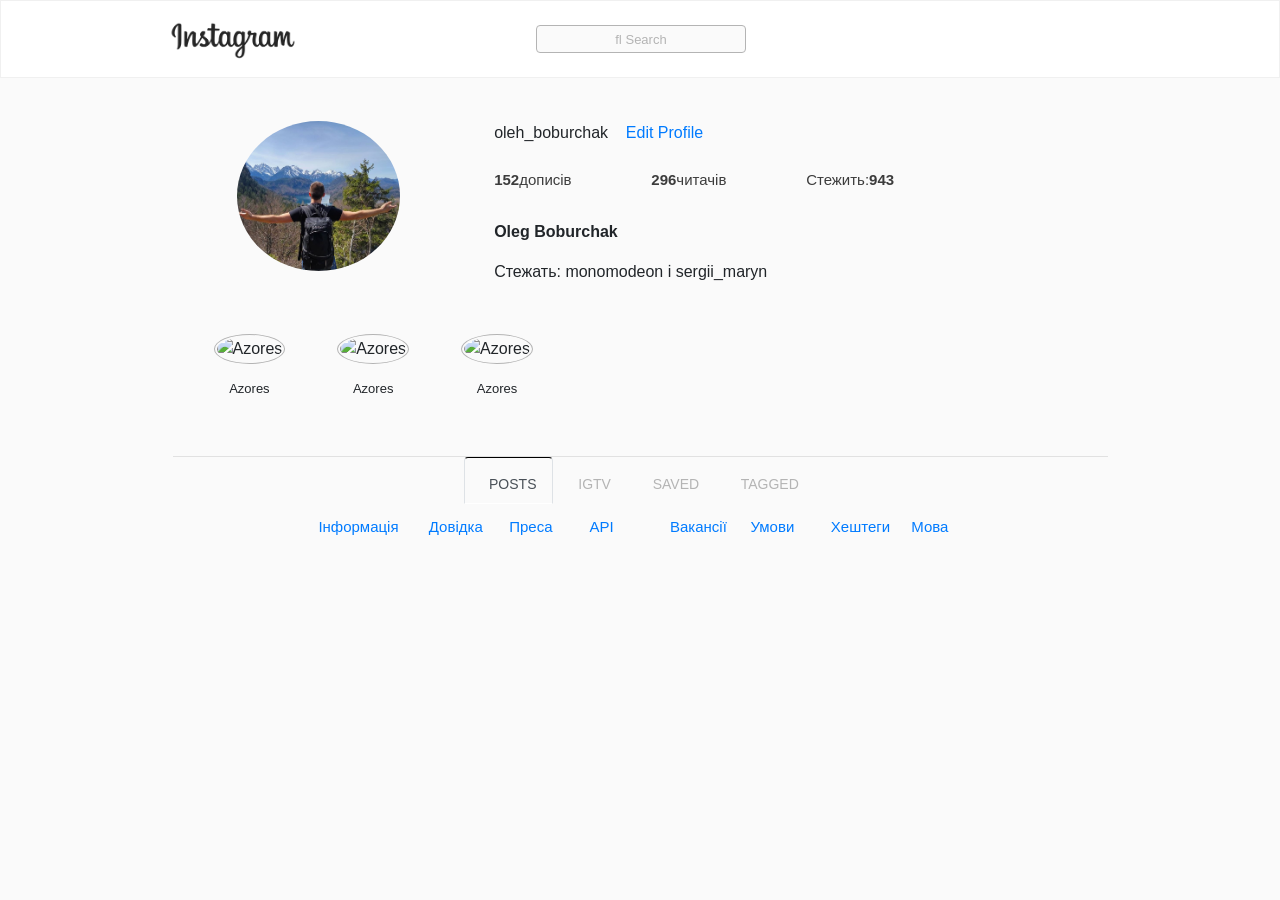
==== index.html @ 2b4c9729 "Added files about Instagram" ====
<!DOCTYPE html>
<html lang="en">

<head>
    <meta charset="UTF-8">
    <meta name="viewport" content="width=device-width, initial-scale=1.0">
    <link rel="stylesheet" href="https://stackpath.bootstrapcdn.com/bootstrap/4.4.1/css/bootstrap.min.css" integrity="sha384-Vkoo8x4CGsO3+Hhxv8T/Q5PaXtkKtu6ug5TOeNV6gBiFeWPGFN9MuhOf23Q9Ifjh" crossorigin="anonymous">
    <script src="https://code.jquery.com/jquery-3.4.1.slim.min.js" integrity="sha384-J6qa4849blE2+poT4WnyKhv5vZF5SrPo0iEjwBvKU7imGFAV0wwj1yYfoRSJoZ+n" crossorigin="anonymous"></script>
    <script src="https://cdn.jsdelivr.net/npm/popper.js@1.16.0/dist/umd/popper.min.js" integrity="sha384-Q6E9RHvbIyZFJoft+2mJbHaEWldlvI9IOYy5n3zV9zzTtmI3UksdQRVvoxMfooAo" crossorigin="anonymous"></script>
    <script src="https://stackpath.bootstrapcdn.com/bootstrap/4.4.1/js/bootstrap.min.js" integrity="sha384-wfSDF2E50Y2D1uUdj0O3uMBJnjuUD4Ih7YwaYd1iqfktj0Uod8GCExl3Og8ifwB6" crossorigin="anonymous"></script>
    <script src="https://kit.fontawesome.com/f97f7bf996.js" crossorigin="anonymous"></script>
    <link rel="stylesheet" href="style.css">
    <link rel="shortcut icon" href="https://upload.wikimedia.org/wikipedia/commons/thumb/e/e7/Instagram_logo_2016.svg/480px-Instagram_logo_2016.svg.png">
    <title>Instagram</title>
</head>

<body>
    <!--Create navbar-->
    <div class="container-fluid flex-container header" id="myHeader">
        <div class="container justify-content-between">
            <nav class="navbar navbar-light">
                <div class="logo">
                    <a class="logo-Instagram" href="#"><img src="images/logo.png" width="130" class="d-inline-block align-top" alt=""></a>
                </div>
                <div class="inpute">
                    <input type="text" placeholder="&#xF002; Search" style="font-family:Arial, FontAwesome">
                </div>
                <div class="button">
                    <a href="#" class="nav-link d-inline"><i class="far fa-paper-plane"></i></a>
                    <a href="#" class="nav-link d-inline"><i class="far fa-compass"></i></a>
                    <a href="#" class="nav-link d-inline"><i class="far fa-heart"></i></a>

                    <div id="box">

                        <a href="#">
                            <div class="main-box">
                                <div class="follow-like">
                                    <div class="follower-photo">
                                        <img src="https://instagram.flwo4-1.fna.fbcdn.net/v/t51.2885-15/sh0.08/e35/s750x750/70373580_529398314575879_422937762711140294_n.jpg?_nc_ht=instagram.flwo4-1.fna.fbcdn.net&_nc_cat=107&_nc_ohc=3b6n45Lw12MAX_5WAMW&oh=2c23cd53cf5a508768a59ec917b13782&oe=5EF6ADB8"
                                            class="rounded-circle" width="40px" alt="#">
                                    </div>
                                    <div class="follower-text">
                                        <p>Користувачу <span class="first-span">sharov_vs</span> подобається ваша світлина. <span class="second-span">1 д.</span></p>
                                    </div>
                                </div>
                                <div class="image-like_or_button">
                                    <img src="https://instagram.flwo4-1.fna.fbcdn.net/v/t51.2885-15/e35/s1080x1080/87328963_2580881285372081_3601514295540460806_n.jpg?_nc_ht=instagram.flwo4-1.fna.fbcdn.net&_nc_cat=105&_nc_ohc=WUn5dVkwQbgAX_u89Vk&oh=39a2634c774be471c8f28c4a2847301a&oe=5EF6764C"
                                        width="43px" alt="#">
                                </div>
                            </div>
                        </a>
                        <hr class="line-box">

                        <a href="#">
                            <div class="main-box">
                                <div class="follow-like">
                                    <div class="follower-photo">
                                        <img src="https://instagram.flwo4-1.fna.fbcdn.net/v/t51.2885-15/sh0.08/e35/s750x750/70373580_529398314575879_422937762711140294_n.jpg?_nc_ht=instagram.flwo4-1.fna.fbcdn.net&_nc_cat=107&_nc_ohc=3b6n45Lw12MAX_5WAMW&oh=2c23cd53cf5a508768a59ec917b13782&oe=5EF6ADB8"
                                            class="rounded-circle" width="40px" alt="#">
                                    </div>
                                    <div class="follower-text">
                                        <p>Користувачу <span class="first-span">sharov_vs</span> подобається ваша світлина. <span class="second-span">1 д.</span></p>
                                    </div>
                                </div>
                                <div class="image-like_or_button">
                                    <img src="https://instagram.flwo4-1.fna.fbcdn.net/v/t51.2885-15/sh0.08/e35/s750x750/33370618_206782663292231_7202559318149824512_n.jpg?_nc_ht=instagram.flwo4-1.fna.fbcdn.net&_nc_cat=111&_nc_ohc=jE0nQvDBlokAX87D77w&oh=ee88bfb64788e001c26e14fc3a3e213c&oe=5EF5B376"
                                        width="43px" alt="#">
                                </div>
                            </div>
                        </a>
                        <hr class="line-box">

                        <a href="#">
                            <div class="main-box">
                                <div class="follow-like">
                                    <div class="follower-photo">
                                        <img src="https://instagram.flwo4-2.fna.fbcdn.net/v/t51.2885-19/s150x150/37584244_1748132448640278_6062417922523922432_n.jpg?_nc_ht=instagram.flwo4-2.fna.fbcdn.net&_nc_ohc=dwJowki26eoAX_Bpp2F&oh=2426a334cfc85d88208751ac02959522&oe=5EF6F2C3" class="rounded-circle"
                                            width="40px" alt="#">
                                    </div>
                                    <div class="follower-text">
                                        <p>Користувачу <span class="first-span">michalgiejc</span> подобається ваша світлина. <span class="second-span">1 д.</span></p>
                                    </div>
                                </div>
                                <div class="image-like_or_button">
                                    <img src="https://instagram.flwo4-2.fna.fbcdn.net/v/t51.2885-15/sh0.08/e35/s640x640/59941281_399004134031227_751605626903362848_n.jpg?_nc_ht=instagram.flwo4-2.fna.fbcdn.net&_nc_cat=103&_nc_ohc=ahndD3tULl8AX8afy_R&oh=50da20bf6fe4bb707fa4770c89325a17&oe=5EF5505E"
                                        width="43px" alt="#">
                                </div>
                            </div>
                        </a>
                        <hr class="line-box">

                        <a href="#">
                            <div class="main-box">
                                <div class="follow-like">
                                    <div class="follower-photo">
                                        <img src="https://instagram.flwo4-2.fna.fbcdn.net/v/t51.2885-19/s150x150/100098028_3309772892366241_6030429109182529536_n.jpg?_nc_ht=instagram.flwo4-2.fna.fbcdn.net&_nc_ohc=63u76RGfqzoAX9dcKhF&oh=c2b32b6284b3dedf110292387e8df33f&oe=5EF55C6D" class="rounded-circle"
                                            width="40px" alt="#">
                                    </div>
                                    <div class="follower-text">
                                        <p><span class="first-span">iamzemskova</span> починає стежити за вами. <span class="second-span">3 тиж.</span></p>
                                    </div>
                                </div>
                                <div class="image-like_or_button">
                                    <button type="button" class="button-box">Стежити</button>
                                </div>
                            </div>
                        </a>
                        <hr class="line-box">

                        <a href="#">
                            <div class="main-box">
                                <div class="follow-like">
                                    <div class="follower-photo">
                                        <img src="https://instagram.flwo4-2.fna.fbcdn.net/v/t51.2885-19/s150x150/17882610_1302382303183296_7289216107322277888_a.jpg?_nc_ht=instagram.flwo4-2.fna.fbcdn.net&_nc_ohc=QS99L44NKFoAX8sMpTz&oh=e288e4dcf4b3ae63c4ae7fe2d403ff0c&oe=5EF63361" class="rounded-circle"
                                            width="40px" alt="#">
                                    </div>
                                    <div class="follower-text">
                                        <p><span class="first-span">gal_gadot</span> починає стежити за вами. <span class="second-span">3 тиж.</span></p>
                                    </div>
                                </div>
                                <div class="image-like_or_button">
                                    <button type="button" class="button-box">Стежити</button>
                                </div>
                            </div>
                        </a>
                        <hr class="line-box">

                        <a href="#">
                            <div class="main-box">
                                <div class="follow-like">
                                    <div class="follower-photo">
                                        <img src="https://instagram.flwo4-1.fna.fbcdn.net/v/t51.2885-15/sh0.08/e35/s750x750/70373580_529398314575879_422937762711140294_n.jpg?_nc_ht=instagram.flwo4-1.fna.fbcdn.net&_nc_cat=107&_nc_ohc=3b6n45Lw12MAX_5WAMW&oh=2c23cd53cf5a508768a59ec917b13782&oe=5EF6ADB8"
                                            class="rounded-circle" width="40px" alt="#">
                                    </div>
                                    <div class="follower-text">
                                        <p>Користувачу <span class="first-span">sharov_vs</span> подобається ваша світлина. <span class="second-span">1 д.</span></p>
                                    </div>
                                </div>
                                <div class="image-like_or_button">
                                    <img src="https://instagram.flwo4-1.fna.fbcdn.net/v/t51.2885-15/e35/s1080x1080/87328963_2580881285372081_3601514295540460806_n.jpg?_nc_ht=instagram.flwo4-1.fna.fbcdn.net&_nc_cat=105&_nc_ohc=WUn5dVkwQbgAX_u89Vk&oh=39a2634c774be471c8f28c4a2847301a&oe=5EF6764C"
                                        width="43px" alt="#">
                                </div>
                            </div>
                        </a>
                        <hr class="line-box">

                        <a href="#">
                            <div class="main-box">
                                <div class="follow-like">
                                    <div class="follower-photo">
                                        <img src="https://instagram.flwo4-1.fna.fbcdn.net/v/t51.2885-15/sh0.08/e35/s750x750/70373580_529398314575879_422937762711140294_n.jpg?_nc_ht=instagram.flwo4-1.fna.fbcdn.net&_nc_cat=107&_nc_ohc=3b6n45Lw12MAX_5WAMW&oh=2c23cd53cf5a508768a59ec917b13782&oe=5EF6ADB8"
                                            class="rounded-circle" width="40px" alt="#">
                                    </div>
                                    <div class="follower-text">
                                        <p>Користувачу <span class="first-span">sharov_vs</span> подобається ваша світлина. <span class="second-span">1 д.</span></p>
                                    </div>
                                </div>
                                <div class="image-like_or_button">
                                    <img src="https://instagram.flwo4-1.fna.fbcdn.net/v/t51.2885-15/sh0.08/e35/s750x750/33370618_206782663292231_7202559318149824512_n.jpg?_nc_ht=instagram.flwo4-1.fna.fbcdn.net&_nc_cat=111&_nc_ohc=jE0nQvDBlokAX87D77w&oh=ee88bfb64788e001c26e14fc3a3e213c&oe=5EF5B376"
                                        width="43px" alt="#">
                                </div>
                            </div>
                        </a>
                        <hr class="line-box">

                        <a href="#">
                            <div class="main-box">
                                <div class="follow-like">
                                    <div class="follower-photo">
                                        <img src="https://instagram.flwo4-2.fna.fbcdn.net/v/t51.2885-19/s150x150/37584244_1748132448640278_6062417922523922432_n.jpg?_nc_ht=instagram.flwo4-2.fna.fbcdn.net&_nc_ohc=dwJowki26eoAX_Bpp2F&oh=2426a334cfc85d88208751ac02959522&oe=5EF6F2C3" class="rounded-circle"
                                            width="40px" alt="#">
                                    </div>
                                    <div class="follower-text">
                                        <p>Користувачу <span class="first-span">michalgiejc</span> подобається ваша світлина. <span class="second-span">1 д.</span></p>
                                    </div>
                                </div>
                                <div class="image-like_or_button">
                                    <img src="https://instagram.flwo4-2.fna.fbcdn.net/v/t51.2885-15/sh0.08/e35/s640x640/59941281_399004134031227_751605626903362848_n.jpg?_nc_ht=instagram.flwo4-2.fna.fbcdn.net&_nc_cat=103&_nc_ohc=ahndD3tULl8AX8afy_R&oh=50da20bf6fe4bb707fa4770c89325a17&oe=5EF5505E"
                                        width="43px" alt="#">
                                </div>
                            </div>
                        </a>
                        <hr class="line-box">

                        <a href="#">
                            <div class="main-box">
                                <div class="follow-like">
                                    <div class="follower-photo">
                                        <img src="https://instagram.flwo4-2.fna.fbcdn.net/v/t51.2885-19/s150x150/17882610_1302382303183296_7289216107322277888_a.jpg?_nc_ht=instagram.flwo4-2.fna.fbcdn.net&_nc_ohc=QS99L44NKFoAX8sMpTz&oh=e288e4dcf4b3ae63c4ae7fe2d403ff0c&oe=5EF63361" class="rounded-circle"
                                            width="40px" alt="#">
                                    </div>
                                    <div class="follower-text">
                                        <p><span class="first-span">gal_gadot</span> починає стежити за вами. <span class="second-span">3 тиж.</span></p>
                                    </div>
                                </div>
                                <div class="image-like_or_button">
                                    <button type="button" class="button-box">Стежити</button>
                                </div>
                            </div>
                        </a>
                        <hr class="line-box">

                        <a href="#">
                            <div class="main-box">
                                <div class="follow-like">
                                    <div class="follower-photo">
                                        <img src="https://instagram.flwo4-1.fna.fbcdn.net/v/t51.2885-15/sh0.08/e35/s750x750/70373580_529398314575879_422937762711140294_n.jpg?_nc_ht=instagram.flwo4-1.fna.fbcdn.net&_nc_cat=107&_nc_ohc=3b6n45Lw12MAX_5WAMW&oh=2c23cd53cf5a508768a59ec917b13782&oe=5EF6ADB8"
                                            class="rounded-circle" width="40px" alt="#">
                                    </div>
                                    <div class="follower-text">
                                        <p>Користувачу <span class="first-span">sharov_vs</span> подобається ваша світлина. <span class="second-span">1 д.</span></p>
                                    </div>
                                </div>
                                <div class="image-like_or_button">
                                    <img src="https://instagram.flwo4-1.fna.fbcdn.net/v/t51.2885-15/e35/s1080x1080/87328963_2580881285372081_3601514295540460806_n.jpg?_nc_ht=instagram.flwo4-1.fna.fbcdn.net&_nc_cat=105&_nc_ohc=WUn5dVkwQbgAX_u89Vk&oh=39a2634c774be471c8f28c4a2847301a&oe=5EF6764C"
                                        width="43px" alt="#">
                                </div>
                            </div>
                        </a>
                        <hr class="line-box">


                    </div>

                    <a href="#" class="nav-link d-inline"><i class="far fa-user icon-user"></i></a>
                </div>
            </nav>
        </div>
    </div>
    <hr class="line">

    <!--Information about user-->
    <div class="container" id="container">
        <div class="row">
            <div class="col-md-4">
                <img src="images/main photo.jpg" class="rounded-circle mx-auto d-block" alt="user" height="150px">
            </div>
            <div class="col-md-8">
                <p class="d-inline">oleh_boburchak</p>&nbsp; &nbsp;
                <a href="#" class="button">Edit Profile</a><br><br>
                <div class="userInfo d-flex justify-content-between">
                    <p><b>152</b>дописів</p>
                    <a href="#">
                        <p><b>296</b>читачів</p>
                    </a>
                    <a href="#" onclick="showFormDialog();">
                        <p>Стежить:<b>943</b></p>
                    </a>
                </div>
                <p class="oleh"><b>Oleg Boburchak</b></p>
                <p class="show">Стежать: monomodeon і sergii_maryn</p>
            </div>
        </div><br>




        <div id="DialogOverlay">
            <div id="DialogOverlayContent">

                <div class="modal-title">
                    <h6 class="title-modal-window">Відстежуються</h6>
                    <span class="close" onclick="closeDialog();">&times;</span>
                </div>
                <hr class="line">

                <div class="my-friends">
                    <div class="media p-1">
                        <a href="#">
                            <img src="https://instagram.flwo4-2.fna.fbcdn.net/v/t51.2885-19/s150x150/82396494_451094312235235_5274496443971796992_n.jpg?_nc_ht=instagram.flwo4-2.fna.fbcdn.net&_nc_ohc=DsUYV_hMpHoAX91-AHN&oh=a0ea8beb6e3d573a95c7fce2e8bd3ebb&oe=5EE5FF63" alt="Lili"
                                class="mr-2 rounded-circle" style="width:35px;">
                        </a>
                        <div class="media-body">
                            <p class="user-name"><a href="#">psarukli</a><br></p>
                            <p class="first-name-of-user">Лілія Псарук</p>
                        </div>
                    </div>

                    <div class="followed">
                        <button class="btn-followed">Відстежується</button>
                    </div>
                </div>

                <div class="my-friends">
                    <div class="media p-1">
                        <a href="#">
                            <img src="https://instagram.flwo4-2.fna.fbcdn.net/v/t51.2885-19/s150x150/82396494_451094312235235_5274496443971796992_n.jpg?_nc_ht=instagram.flwo4-2.fna.fbcdn.net&_nc_ohc=DsUYV_hMpHoAX91-AHN&oh=a0ea8beb6e3d573a95c7fce2e8bd3ebb&oe=5EE5FF63" alt="Lili"
                                class="mr-2 rounded-circle" style="width:35px;">
                        </a>
                        <div class="media-body">
                            <p class="user-name"><a href="#">psarukli</a><br></p>
                            <p class="first-name-of-user">Лілія Псарук</p>
                        </div>
                    </div>

                    <div class="followed">
                        <button class="btn-followed">Відстежується</button>
                    </div>
                </div>

                <div class="my-friends">
                    <div class="media p-1">
                        <a href="#">
                            <img src="https://instagram.flwo4-2.fna.fbcdn.net/v/t51.2885-19/s150x150/82396494_451094312235235_5274496443971796992_n.jpg?_nc_ht=instagram.flwo4-2.fna.fbcdn.net&_nc_ohc=DsUYV_hMpHoAX91-AHN&oh=a0ea8beb6e3d573a95c7fce2e8bd3ebb&oe=5EE5FF63" alt="Lili"
                                class="mr-2 rounded-circle" style="width:35px;">
                        </a>
                        <div class="media-body">
                            <p class="user-name"><a href="#">psarukli</a><br></p>
                            <p class="first-name-of-user">Лілія Псарук</p>
                        </div>
                    </div>

                    <div class="followed">
                        <button class="btn-followed">Відстежується</button>
                    </div>
                </div>

                <div class="my-friends">
                    <div class="media p-1">
                        <a href="#">
                            <img src="https://instagram.flwo4-2.fna.fbcdn.net/v/t51.2885-19/s150x150/82396494_451094312235235_5274496443971796992_n.jpg?_nc_ht=instagram.flwo4-2.fna.fbcdn.net&_nc_ohc=DsUYV_hMpHoAX91-AHN&oh=a0ea8beb6e3d573a95c7fce2e8bd3ebb&oe=5EE5FF63" alt="Lili"
                                class="mr-2 rounded-circle" style="width:35px;">
                        </a>
                        <div class="media-body">
                            <p class="user-name"><a href="#">psarukli</a><br></p>
                            <p class="first-name-of-user">Лілія Псарук</p>
                        </div>
                    </div>

                    <div class="followed">
                        <button class="btn-followed">Відстежується</button>
                    </div>
                </div>


            </div>
        </div>






        <!--Stories-->
        <div class="stories">
            <div class="stories__column">
                <div class="stories__story">
                    <div class="story__image">
                        <img src="https://instagram.flwo4-1.fna.fbcdn.net/v/t51.2885-15/sh0.08/e35/s640x640/87328963_2580881285372081_3601514295540460806_n.jpg?_nc_ht=instagram.flwo4-1.fna.fbcdn.net&_nc_cat=105&_nc_ohc=lq1iN0klXWIAX847tP6&oh=c3654c16f9b7f1d4c274357fdd828068&oe=5ED89310"
                            class="rounded-circle" alt="Azores">
                    </div>
                    <div class="story__text">
                        <p>Azores</p>
                    </div>
                </div>
            </div>
            <div class="stories__column">
                <div class="stories__story">
                    <div class="story__image">
                        <img src="https://instagram.flwo4-1.fna.fbcdn.net/v/t51.2885-15/sh0.08/e35/s640x640/87328963_2580881285372081_3601514295540460806_n.jpg?_nc_ht=instagram.flwo4-1.fna.fbcdn.net&_nc_cat=105&_nc_ohc=lq1iN0klXWIAX847tP6&oh=c3654c16f9b7f1d4c274357fdd828068&oe=5ED89310"
                            class="rounded-circle" alt="Azores">
                    </div>
                    <div class="story__text">
                        <p>Azores</p>
                    </div>
                </div>
            </div>
            <div class="stories__column">
                <div class="stories__story">
                    <div class="story__image">
                        <img src="https://instagram.flwo4-1.fna.fbcdn.net/v/t51.2885-15/sh0.08/e35/s640x640/87328963_2580881285372081_3601514295540460806_n.jpg?_nc_ht=instagram.flwo4-1.fna.fbcdn.net&_nc_cat=105&_nc_ohc=lq1iN0klXWIAX847tP6&oh=c3654c16f9b7f1d4c274357fdd828068&oe=5ED89310"
                            class="rounded-circle" alt="Azores">
                    </div>
                    <div class="story__text">
                        <p>Azores</p>
                    </div>
                </div>
            </div>
        </div>

        <!--nav-->
        <hr class="line">
        <div class="d-flex justify-content-center">
            <ul class="nav nav-tabs">
                <li class="nav-item">
                    <a class="nav-link active" data-toggle="tab" href="#posts"><i class="fas fa-th"></i>&nbsp;&nbsp;Posts</a>
                </li>
                <li class="nav-item">
                    <a class="nav-link" data-toggle="tab" href="#"><i class="far fa-calendar-minus"></i>&nbsp;&nbsp;Igtv</a>
                </li>
                <li class="nav-item">
                    <a class="nav-link" data-toggle="tab" href="#"><i class="far fa-bookmark"></i>&nbsp;&nbsp;Saved</a>
                </li>
                <li class="nav-item">
                    <a class="nav-link" data-toggle="tab" href="#tagged"><i class="far fa-user"></i>&nbsp;&nbsp;Tagged</a>
                </li>
            </ul>
        </div>

        <!--Tab panes Image-->
        <div class="tab-content">
            <div id="posts" class="container tab-pane active">
                <div class="row containerRandomImages">
                    <!--  <div class="col-md-4 image">
                        <a target="_self" href="https://instagram.flwo4-1.fna.fbcdn.net/v/t51.2885-15/sh0.08/e35/s640x640/87328963_2580881285372081_3601514295540460806_n.jpg?_nc_ht=instagram.flwo4-1.fna.fbcdn.net&_nc_cat=105&_nc_ohc=jQ5LH8ZcDtcAX_jFyKt&oh=6d8cb1cd4f1ff2d1344bbdbb54f8b33b&oe=5ED89310">
                            <div class="icon-top-right">
                                <i class="fas fa-square"></i>
                            </div>
                            <div class="icon-center">
                                <div class="heart">
                                    <i class="fas fa-heart"></i>&nbsp;51
                                </div>
                                <div class="comment">
                                    <i class="fas fa-comment"></i>&nbsp;0
                                </div>
                            </div>
                            <img src="https://instagram.flwo4-1.fna.fbcdn.net/v/t51.2885-15/sh0.08/e35/s640x640/87328963_2580881285372081_3601514295540460806_n.jpg?_nc_ht=instagram.flwo4-1.fna.fbcdn.net&_nc_cat=105&_nc_ohc=jQ5LH8ZcDtcAX_jFyKt&oh=6d8cb1cd4f1ff2d1344bbdbb54f8b33b&oe=5ED89310"
                                alt="#">
                        </a>
                    </div>

                    <div class="col-md-4 image">
                        <a target="_self" href="https://instagram.flwo4-1.fna.fbcdn.net/v/t51.2885-15/sh0.08/e35/s640x640/84447101_2724707614311287_8862141425529329837_n.jpg?_nc_ht=instagram.flwo4-1.fna.fbcdn.net&_nc_cat=111&_nc_ohc=ywHHzJ5Ab6sAX8HiAPZ&oh=ea66785dfcbadc28dbea3bc5e1bddc34&oe=5EDA333D">
                            <img src="https://instagram.flwo4-1.fna.fbcdn.net/v/t51.2885-15/sh0.08/e35/s640x640/84447101_2724707614311287_8862141425529329837_n.jpg?_nc_ht=instagram.flwo4-1.fna.fbcdn.net&_nc_cat=111&_nc_ohc=ywHHzJ5Ab6sAX8HiAPZ&oh=ea66785dfcbadc28dbea3bc5e1bddc34&oe=5EDA333D"
                                alt="#">
                            <div class="icon-top-right">
                                <i class="fas fa-square"></i>
                            </div>
                            <div class="icon-center">
                                <div class="heart">
                                    <i class="fas fa-heart"></i>&nbsp;51
                                </div>
                                <div class="comment">
                                    <i class="fas fa-comment"></i>&nbsp;0
                                </div>
                            </div>
                        </a>
                    </div>

                    <div class="col-md-4 image">
                        <a target="_self" href="https://instagram.flwo4-2.fna.fbcdn.net/v/t51.2885-15/sh0.08/e35/s750x750/59941281_399004134031227_751605626903362848_n.jpg?_nc_ht=instagram.flwo4-2.fna.fbcdn.net&_nc_cat=103&_nc_ohc=udfuiDa6Q7UAX_bxcbR&oh=c2e60c864f19dfa93de62d76a238e5f9&oe=5ED6BDA3">
                            <img src="https://instagram.flwo4-2.fna.fbcdn.net/v/t51.2885-15/sh0.08/e35/s750x750/59941281_399004134031227_751605626903362848_n.jpg?_nc_ht=instagram.flwo4-2.fna.fbcdn.net&_nc_cat=103&_nc_ohc=udfuiDa6Q7UAX_bxcbR&oh=c2e60c864f19dfa93de62d76a238e5f9&oe=5ED6BDA3"
                                alt="#">
                            <div class="icon-top-right">
                                <i class="fas fa-square"></i>
                            </div>
                            <div class="icon-center">
                                <div class="heart">
                                    <i class="fas fa-heart"></i>&nbsp;51
                                </div>
                                <div class="comment">
                                    <i class="fas fa-comment"></i>&nbsp;0
                                </div>
                            </div>
                        </a>
                    </div>

                    <div class="col-md-4 image">
                        <a target="_self" href="https://instagram.flwo4-1.fna.fbcdn.net/v/t51.2885-15/sh0.08/e35/s640x640/40473405_232709404067453_3762944802765397498_n.jpg?_nc_ht=instagram.flwo4-1.fna.fbcdn.net&_nc_cat=105&_nc_ohc=9YUNuTVwnCoAX_itQId&oh=9be13f3a1b21c19d3d84f4a6f4a0e87c&oe=5ED6A6B3">
                            <img src="https://instagram.flwo4-1.fna.fbcdn.net/v/t51.2885-15/sh0.08/e35/s640x640/40473405_232709404067453_3762944802765397498_n.jpg?_nc_ht=instagram.flwo4-1.fna.fbcdn.net&_nc_cat=105&_nc_ohc=9YUNuTVwnCoAX_itQId&oh=9be13f3a1b21c19d3d84f4a6f4a0e87c&oe=5ED6A6B3"
                                alt="#">
                            <div class="icon-top-right">
                                <i class="fas fa-square"></i>
                            </div>
                            <div class="icon-center">
                                <div class="heart">
                                    <i class="fas fa-heart"></i>&nbsp;51
                                </div>
                                <div class="comment">
                                    <i class="fas fa-comment"></i>&nbsp;0
                                </div>
                            </div>
                        </a>
                    </div>

                    <div class="col-md-4 image">
                        <a target="_self" href="https://instagram.flwo4-1.fna.fbcdn.net/v/t51.2885-15/e35/33370618_206782663292231_7202559318149824512_n.jpg?_nc_ht=instagram.flwo4-1.fna.fbcdn.net&_nc_cat=111&_nc_ohc=f1YrIBG57w8AX9VbbKD&oh=59656e74dad688fae4642bd1d8e95ff7&oe=5EDA0C91">
                            <img src="https://instagram.flwo4-1.fna.fbcdn.net/v/t51.2885-15/e35/33370618_206782663292231_7202559318149824512_n.jpg?_nc_ht=instagram.flwo4-1.fna.fbcdn.net&_nc_cat=111&_nc_ohc=f1YrIBG57w8AX9VbbKD&oh=59656e74dad688fae4642bd1d8e95ff7&oe=5EDA0C91" alt="#">
                            <div class="icon-top-right">
                                <i class="fas fa-square"></i>
                            </div>
                            <div class="icon-center">
                                <div class="heart">
                                    <i class="fas fa-heart"></i>&nbsp;51
                                </div>
                                <div class="comment">
                                    <i class="fas fa-comment"></i>&nbsp;0
                                </div>
                            </div>
                        </a>
                    </div>

                    <div class="col-md-4 image">
                        <a target="_self" href="https://instagram.flwo4-1.fna.fbcdn.net/v/t51.2885-15/sh0.08/e35/s640x640/20482690_1905653139699847_5490675668536524800_n.jpg?_nc_ht=instagram.flwo4-1.fna.fbcdn.net&_nc_cat=107&_nc_ohc=ewGEHo3IffMAX8O4EVg&oh=b4f237972ffe741e242c82ddc04d3204&oe=5ED68967">
                            <img src="https://instagram.flwo4-1.fna.fbcdn.net/v/t51.2885-15/sh0.08/e35/s640x640/20482690_1905653139699847_5490675668536524800_n.jpg?_nc_ht=instagram.flwo4-1.fna.fbcdn.net&_nc_cat=107&_nc_ohc=ewGEHo3IffMAX8O4EVg&oh=b4f237972ffe741e242c82ddc04d3204&oe=5ED68967"
                                alt="#">
                            <div class="icon-top-right">
                                <i class="fas fa-square"></i>
                            </div>
                            <div class="icon-center">
                                <div class="heart">
                                    <i class="fas fa-heart"></i>&nbsp;51
                                </div>
                                <div class="comment">
                                    <i class="fas fa-comment"></i>&nbsp;0
                                </div>
                            </div>
                        </a>
                    </div>

                    <div class="col-md-4 image">
                        <a target="_self" href="https://instagram.flwo4-2.fna.fbcdn.net/v/t51.2885-15/e35/19932190_1794515770575102_3382232972609454080_n.jpg?_nc_ht=instagram.flwo4-2.fna.fbcdn.net&_nc_cat=106&_nc_ohc=0vA6nLlsS7sAX9FVmNJ&oh=11450b08039758e83c4d8966d3eef0a1&oe=5ED87EEF">
                            <img src="https://instagram.flwo4-2.fna.fbcdn.net/v/t51.2885-15/e35/19932190_1794515770575102_3382232972609454080_n.jpg?_nc_ht=instagram.flwo4-2.fna.fbcdn.net&_nc_cat=106&_nc_ohc=0vA6nLlsS7sAX9FVmNJ&oh=11450b08039758e83c4d8966d3eef0a1&oe=5ED87EEF" alt="#">
                            <div class="icon-top-right">
                                <i class="fas fa-square"></i>
                            </div>
                            <div class="icon-center">
                                <div class="heart">
                                    <i class="fas fa-heart"></i>&nbsp;51
                                </div>
                                <div class="comment">
                                    <i class="fas fa-comment"></i>&nbsp;0
                                </div>
                            </div>
                        </a>
                    </div>

                    <div class="col-md-4 image">
                        <a target="_self" href="https://instagram.flwo4-1.fna.fbcdn.net/v/t51.2885-15/e35/16123337_1855889921290173_8909154548761755648_n.jpg?_nc_ht=instagram.flwo4-1.fna.fbcdn.net&_nc_cat=109&_nc_ohc=jIzLzKoiETYAX-ftDQk&oh=66a0d846b37d81059a0204d3acf1fd44&oe=5ED9AFE4">
                            <img src="https://instagram.flwo4-1.fna.fbcdn.net/v/t51.2885-15/e35/16123337_1855889921290173_8909154548761755648_n.jpg?_nc_ht=instagram.flwo4-1.fna.fbcdn.net&_nc_cat=109&_nc_ohc=jIzLzKoiETYAX-ftDQk&oh=66a0d846b37d81059a0204d3acf1fd44&oe=5ED9AFE4" alt="#">
                            <div class="icon-top-right">
                                <i class="fas fa-square"></i>
                            </div>
                            <div class="icon-center">
                                <div class="heart">
                                    <i class="fas fa-heart"></i>&nbsp;51
                                </div>
                                <div class="comment">
                                    <i class="fas fa-comment"></i>&nbsp;0
                                </div>
                            </div>
                        </a>
                    </div>

                    <div class="col-md-4 image">
                        <a target="_self" href="https://instagram.flwo4-2.fna.fbcdn.net/v/t51.2885-15/e35/16123656_294468764284902_1047743974640451584_n.jpg?_nc_ht=instagram.flwo4-2.fna.fbcdn.net&_nc_cat=106&_nc_ohc=XLdpYFjd5qUAX8JZKC6&oh=908fd80a1ef6b576f74de9b9607ab3a7&oe=5ED65EAA">
                            <img src="https://instagram.flwo4-2.fna.fbcdn.net/v/t51.2885-15/e35/16123656_294468764284902_1047743974640451584_n.jpg?_nc_ht=instagram.flwo4-2.fna.fbcdn.net&_nc_cat=106&_nc_ohc=XLdpYFjd5qUAX8JZKC6&oh=908fd80a1ef6b576f74de9b9607ab3a7&oe=5ED65EAA" alt="#">
                            <div class="icon-top-right">
                                <i class="fas fa-square"></i>
                            </div>
                            <div class="icon-center">
                                <div class="heart">
                                    <i class="fas fa-heart"></i>&nbsp;51
                                </div>
                                <div class="comment">
                                    <i class="fas fa-comment"></i>&nbsp;0
                                </div>
                            </div>
                        </a>
                    </div>

                    <div class="col-md-4 image">
                        <a target="_self" href="https://instagram.flwo4-2.fna.fbcdn.net/v/t51.2885-15/sh0.08/e35/s750x750/17438609_417884201899047_826324370283560960_n.jpg?_nc_ht=instagram.flwo4-2.fna.fbcdn.net&_nc_cat=103&_nc_ohc=wZ58I2v8P7wAX_3A-8F&oh=4b4984ebecfb08dd05e7da0b0c464da8&oe=5ED6A8E2">
                            <img src="https://instagram.flwo4-2.fna.fbcdn.net/v/t51.2885-15/sh0.08/e35/s750x750/17438609_417884201899047_826324370283560960_n.jpg?_nc_ht=instagram.flwo4-2.fna.fbcdn.net&_nc_cat=103&_nc_ohc=wZ58I2v8P7wAX_3A-8F&oh=4b4984ebecfb08dd05e7da0b0c464da8&oe=5ED6A8E2"
                                alt="#">
                            <div class="icon-top-right">
                                <i class="fas fa-square"></i>
                            </div>
                            <div class="icon-center">
                                <div class="heart">
                                    <i class="fas fa-heart"></i>&nbsp;51
                                </div>
                                <div class="comment">
                                    <i class="fas fa-comment"></i>&nbsp;0
                                </div>
                            </div>
                        </a>
                    </div>

                    <div class="col-md-4 image">
                        <a target="_self" href="https://instagram.flwo4-1.fna.fbcdn.net/v/t51.2885-15/e35/18444362_1549948875078010_6352846724930732032_n.jpg?_nc_ht=instagram.flwo4-1.fna.fbcdn.net&_nc_cat=110&_nc_ohc=gLGXYsaovNQAX9jq1iE&oh=378a8a09152b9fb016d92b8ee91ed037&oe=5ED9C5FF">
                            <img src="https://instagram.flwo4-1.fna.fbcdn.net/v/t51.2885-15/e35/18444362_1549948875078010_6352846724930732032_n.jpg?_nc_ht=instagram.flwo4-1.fna.fbcdn.net&_nc_cat=110&_nc_ohc=gLGXYsaovNQAX9jq1iE&oh=378a8a09152b9fb016d92b8ee91ed037&oe=5ED9C5FF" alt="#">
                            <div class="icon-top-right">
                                <i class="fas fa-square"></i>
                            </div>
                            <div class="icon-center">
                                <div class="heart">
                                    <i class="fas fa-heart"></i>&nbsp;51
                                </div>
                                <div class="comment">
                                    <i class="fas fa-comment"></i>&nbsp;0
                                </div>
                            </div>
                        </a>
                    </div>

                    <div class="col-md-4 image">
                        <a target="_self" href="https://instagram.flwo4-1.fna.fbcdn.net/v/t51.2885-15/sh0.08/e35/s750x750/19436839_119562298644473_7075562774499164160_n.jpg?_nc_ht=instagram.flwo4-1.fna.fbcdn.net&_nc_cat=105&_nc_ohc=8jT7xvhCTEkAX8dHe2j&oh=d7bf96846ec7dbf118d5a6bf1e99c4dd&oe=5ED9AE78">
                            <img src="https://instagram.flwo4-1.fna.fbcdn.net/v/t51.2885-15/sh0.08/e35/s750x750/19436839_119562298644473_7075562774499164160_n.jpg?_nc_ht=instagram.flwo4-1.fna.fbcdn.net&_nc_cat=105&_nc_ohc=8jT7xvhCTEkAX8dHe2j&oh=d7bf96846ec7dbf118d5a6bf1e99c4dd&oe=5ED9AE78"
                                alt="#">
                            <div class="icon-top-right">
                                <i class="fas fa-square"></i>
                            </div>
                            <div class="icon-center">
                                <div class="heart">
                                    <i class="fas fa-heart"></i>&nbsp;51
                                </div>
                                <div class="comment">
                                    <i class="fas fa-comment"></i>&nbsp;0
                                </div>
                            </div>
                        </a>
                    </div> -->
                </div>
            </div>

            <div id="tagged" class="container tab-pane fade">
                <div class="row">
                    <div class="col-md-4 image">
                        <a target="_self" href="https://instagram.flwo4-1.fna.fbcdn.net/v/t51.2885-15/e35/62643543_314606376086587_7804594516629822462_n.jpg?_nc_ht=instagram.flwo4-1.fna.fbcdn.net&_nc_cat=107&_nc_ohc=F2jaTws8blcAX94PWqb&oh=461a14ee300c7a36c0edda5ac88d5662&oe=5EE0145E">
                            <img src="https://instagram.flwo4-1.fna.fbcdn.net/v/t51.2885-15/e35/62643543_314606376086587_7804594516629822462_n.jpg?_nc_ht=instagram.flwo4-1.fna.fbcdn.net&_nc_cat=107&_nc_ohc=F2jaTws8blcAX94PWqb&oh=461a14ee300c7a36c0edda5ac88d5662&oe=5EE0145E" alt="#">
                            <div class="icon-top-right">
                                <i class="fas fa-square"></i>
                            </div>
                            <div class="icon-center">
                                <div class="heart">
                                    <i class="fas fa-heart"></i>&nbsp;51
                                </div>
                                <div class="comment">
                                    <i class="fas fa-comment"></i>&nbsp;0
                                </div>
                            </div>
                        </a>
                    </div>

                    <div class="col-md-4 image">
                        <a target="_self" href="https://instagram.flwo4-2.fna.fbcdn.net/v/t51.2885-15/sh0.08/e35/s750x750/18950327_116862498831366_7061886829829554176_n.jpg?_nc_ht=instagram.flwo4-2.fna.fbcdn.net&_nc_cat=106&_nc_ohc=Yyu1J7dQx5YAX_o-17R&oh=5d619404c29f923df860adbe869876a2&oe=5EE09F29">
                            <img src="https://instagram.flwo4-2.fna.fbcdn.net/v/t51.2885-15/sh0.08/e35/s750x750/18950327_116862498831366_7061886829829554176_n.jpg?_nc_ht=instagram.flwo4-2.fna.fbcdn.net&_nc_cat=106&_nc_ohc=Yyu1J7dQx5YAX_o-17R&oh=5d619404c29f923df860adbe869876a2&oe=5EE09F29"
                                alt="#">
                            <div class="icon-top-right">
                                <i class="fas fa-square"></i>
                            </div>
                            <div class="icon-center">
                                <div class="heart">
                                    <i class="fas fa-heart"></i>&nbsp;51
                                </div>
                                <div class="comment">
                                    <i class="fas fa-comment"></i>&nbsp;0
                                </div>
                            </div>
                        </a>
                    </div>
                </div>
            </div>
        </div>


        <!--Footer-->
        <div class="footer">
            <div class="row justify-content-center">
                <div class="col-lg-1 col-md-2 col-sm-3" style="margin-right: 30px;"><a href="">Інформація</a></div>
                <div class="col-lg-1 col-md-2 col-sm-3"><a href="">Довідка</a></div>
                <div class="col-lg-1 col-md-2 col-sm-3 "><a href="">Преса</a></div>
                <div class="col-lg-1 col-md-2 col-sm-3"><a href="">API</a></div>
                <div class="col-lg-1 col-md-2 col-sm-3"><a href="">Вакансії</a></div>
                <div class="col-lg-1 col-md-2 col-sm-3"><a href="">Умови</a></div>
                <div class="col-lg-1 col-md-2 col-sm-3"><a href="">Хештеги</a></div>
                <div class="col-lg-1 col-md-2 col-sm-3"><a href="">Мова</a></div>
            </div>
        </div>

    </div>


    <!--Main-content-->
    <div id="main-content" style="display: none;">
        <div class="row">
            <div class="col-md-8">
                <div class="friend-stories">

                    <a href="https://instagram.flwo4-2.fna.fbcdn.net/v/t51.2885-15/e35/96007155_3527514163944672_7613878478212750170_n.jpg?_nc_ht=instagram.flwo4-2.fna.fbcdn.net&_nc_cat=100&_nc_ohc=vXXGcE5pQtoAX8Igvg7&oh=2cbc0113c209b2b0143c04f3c295a775&oe=5EDF8731">
                        <div class="stories-col">
                            <div class="image-story">
                                <img src="https://instagram.flwo4-2.fna.fbcdn.net/v/t51.2885-15/sh0.08/e35/s750x750/96007155_3527514163944672_7613878478212750170_n.jpg?_nc_ht=instagram.flwo4-2.fna.fbcdn.net&_nc_cat=100&_nc_ohc=vXXGcE5pQtoAX8Igvg7&oh=52ed4c888ed5d7d72ab6f647cbaac295&oe=5EDF144F"
                                    class="rounded-circle" alt="story">
                            </div>
                            <div class="user-name">
                                <p>fraza.eng</p>
                            </div>
                        </div>
                    </a>

                    <a href="#">
                        <div class="stories-col">
                            <div class="image-story">
                                <img src="https://instagram.flwo4-2.fna.fbcdn.net/v/t51.2885-15/sh0.08/e35/s750x750/96007155_3527514163944672_7613878478212750170_n.jpg?_nc_ht=instagram.flwo4-2.fna.fbcdn.net&_nc_cat=100&_nc_ohc=vXXGcE5pQtoAX8Igvg7&oh=52ed4c888ed5d7d72ab6f647cbaac295&oe=5EDF144F"
                                    class="rounded-circle" alt="story">
                            </div>
                            <div class="user-name">
                                <p>fraza.eng</p>
                            </div>
                        </div>
                    </a>

                    <a href="#">
                        <div class="stories-col">
                            <div class="image-story">
                                <img src="https://instagram.flwo4-2.fna.fbcdn.net/v/t51.2885-15/sh0.08/e35/s750x750/96007155_3527514163944672_7613878478212750170_n.jpg?_nc_ht=instagram.flwo4-2.fna.fbcdn.net&_nc_cat=100&_nc_ohc=vXXGcE5pQtoAX8Igvg7&oh=52ed4c888ed5d7d72ab6f647cbaac295&oe=5EDF144F"
                                    class="rounded-circle" alt="story">
                            </div>
                            <div class="user-name">
                                <p>fraza.eng</p>
                            </div>
                        </div>
                    </a>

                    <a href="#">
                        <div class="stories-col">
                            <div class="image-story">
                                <img src="https://instagram.flwo4-2.fna.fbcdn.net/v/t51.2885-15/sh0.08/e35/s750x750/96007155_3527514163944672_7613878478212750170_n.jpg?_nc_ht=instagram.flwo4-2.fna.fbcdn.net&_nc_cat=100&_nc_ohc=vXXGcE5pQtoAX8Igvg7&oh=52ed4c888ed5d7d72ab6f647cbaac295&oe=5EDF144F"
                                    class="rounded-circle" alt="story">
                            </div>
                            <div class="user-name">
                                <p>fraza.eng</p>
                            </div>
                        </div>
                    </a>

                    <a href="#">
                        <div class="stories-col">
                            <div class="image-story">
                                <img src="https://instagram.flwo4-2.fna.fbcdn.net/v/t51.2885-15/sh0.08/e35/s750x750/96007155_3527514163944672_7613878478212750170_n.jpg?_nc_ht=instagram.flwo4-2.fna.fbcdn.net&_nc_cat=100&_nc_ohc=vXXGcE5pQtoAX8Igvg7&oh=52ed4c888ed5d7d72ab6f647cbaac295&oe=5EDF144F"
                                    class="rounded-circle" alt="story">
                            </div>
                            <div class="user-name">
                                <p>fraza.eng</p>
                            </div>
                        </div>
                    </a>

                    <a href="#">
                        <div class="stories-col">
                            <div class="image-story">
                                <img src="https://instagram.flwo4-2.fna.fbcdn.net/v/t51.2885-15/sh0.08/e35/s750x750/96007155_3527514163944672_7613878478212750170_n.jpg?_nc_ht=instagram.flwo4-2.fna.fbcdn.net&_nc_cat=100&_nc_ohc=vXXGcE5pQtoAX8Igvg7&oh=52ed4c888ed5d7d72ab6f647cbaac295&oe=5EDF144F"
                                    class="rounded-circle" alt="story">
                            </div>
                            <div class="user-name">
                                <p>fraza.eng</p>
                            </div>
                        </div>
                    </a>

                    <a href="#">
                        <div class="stories-col">
                            <div class="image-story">
                                <img src="https://instagram.flwo4-2.fna.fbcdn.net/v/t51.2885-15/sh0.08/e35/s750x750/96007155_3527514163944672_7613878478212750170_n.jpg?_nc_ht=instagram.flwo4-2.fna.fbcdn.net&_nc_cat=100&_nc_ohc=vXXGcE5pQtoAX8Igvg7&oh=52ed4c888ed5d7d72ab6f647cbaac295&oe=5EDF144F"
                                    class="rounded-circle" alt="story">
                            </div>
                            <div class="user-name">
                                <p>fraza.eng</p>
                            </div>
                        </div>
                    </a>

                </div>




                <!--News-of-my-friends-->
                <div class="main-div">
                    <div class="title">

                        <div class="media p-2">
                            <a href="#">
                                <img src="https://instagram.flwo4-2.fna.fbcdn.net/v/t51.2885-19/s150x150/18298941_305401489890445_6213767570693029888_a.jpg?_nc_ht=instagram.flwo4-2.fna.fbcdn.net&_nc_ohc=pMa3n3H5528AX_UwwYG&oh=24506bbf95822040a1401906b6d8f125&oe=5EE56203" alt="Oleh"
                                    class="mr-1 mt-1 rounded-circle" style="width:40px;">
                            </a>
                            <div class="media-body p-2">
                                <h6> <a href="#">nashformat.ua</a></h6>
                            </div>
                        </div>

                        <div class="icon">
                            <a href="#"><i data-toggle="modal" data-target="#myModal" class="fas fa-ellipsis-h"></i></a>
                            <div class="modal" id="myModal">
                                <div class="modal-dialog">
                                    <div class="modal-content">
                                        <div class="modal-body">
                                            <a href="" class="text-red">Поскаржитися на неприйнятні матеріали</a>
                                            <hr>
                                            <a href="" class="text-red">Не стежити</a>
                                            <hr>
                                            <a href="">Перейти до допису</a>
                                            <hr>
                                            <a href="">Поширити</a>
                                            <hr>
                                            <a href="">Копіювати посилання</a>
                                            <hr>
                                            <a href="">Вставити</a>
                                            <hr>
                                            <a href="" data-dismiss="modal">Скасувати</a>
                                        </div>
                                    </div>
                                </div>
                            </div>
                        </div>

                    </div>

                    <div class="news">
                        <img src="https://instagram.flwo4-1.fna.fbcdn.net/v/t51.2885-15/sh0.08/e35/s640x640/97305858_127507042253421_3319169819831416325_n.jpg?_nc_ht=instagram.flwo4-1.fna.fbcdn.net&_nc_cat=109&_nc_ohc=P0JD7_okEA0AX9V6w2k&oh=7b173944120a797321ae005fd94bacd6&oe=5EE75AFA"
                            alt="">
                    </div>





                    <div class="image-description">

                        <div class="button">
                            <a href="#" class="nav-link d-inline"><i onclick="fillLikeHeart (this)" class="far fa-heart"></i></a>
                            <a href="#" class="nav-link d-inline"><i class="far fa-comment"></i></a>
                            <a href="#" class="nav-link d-inline"><i class="far fa-paper-plane"></i></a>
                            <a href="#" class="nav-link d-inline"><i class="far fa-bookmark"></i></a>
                        </div>

                        <div class="brief-description">
                            <a href="#">
                                <p>235 вподобань</p>
                            </a>
                            <a href="#">nashformat.ua</a>&nbsp;
                            <p class="second-part">Підготували для вас ще одну новинку 🔥У травні з друкарні приїде ОБМЕЖЕНИЙ наклад книжки «Емоції на роботі»!</p><br>

                            <a href="#" class="text-secondary" data-toggle="collapse" data-target="#demo">...більше</a>
                            <div id="demo" class="collapse">
                                <p>Люди — це емоційні створіння незалежно від обставин. Ігноруючи почуття на роботі, ми втрачаємо важливі дані й ризикуємо припуститися помилок, яких можна було уникнути.</p>
                                <p>📕 Ця книжка навчить вас опановувати й досліджувати ваші емоції. Наприкінці книги ви зрозумієте, чому можете щось відчувати, і знатимете, що із цим робити.</p>
                                <p>❗️Ефективне опрацювання відчуттів дає вам силу не просто принести всього себе на роботу, а принести на роботу найкращу версію себе. «Найкраща версія себе» не означає «ідеальна версія себе». «Найкращий ви» може бути запальним,
                                    зеленіти від заздрості або кричати з розпачу. Але «найкращий ви» знає, які із цих почуттів важливі сигнали, а які, просто шум у голові. «Найкращий ви» знає, як дістати корисну інформацію від цих емоцій і як говорити
                                    про них, але водночас не стати емоційним. «Найкращий ви» — справжній і не пригнічує почуттів інших людей.</p>
                                <hr class="line_1">
                                <p> Оформити передзамовлення за спеціальною ціною можна за посиланням у сторі або напряму в діректі :)
                                </p>
                            </div>

                            <a href="#" class="text-secondary">
                                <p>Переглянути всі коментарі: 10</p>
                            </a>
                        </div>

                    </div>

                </div>


                <div class="add-comment">
                    <textarea class="border border-0" id="text" placeholder="Додайте коментар..."></textarea>
                    <a id="button" href="#" class="btn btn-lg disabled" role="button" aria-disabled="true">Опублікувати</a>
                </div><br><br>


            </div>

            <!--Sidebar-->
            <div class="col-md-4 sidebar">

                <div class="media p-3">
                    <a href="#">
                        <img src="images/main photo.jpg" alt="Oleh" class="mr-3 rounded-circle" style="width:60px;">
                    </a>
                    <div class="media-body">
                        <h6> <a href="#">oleh_boburchak</a><br><small>Oleg Boburchak</small></h6>
                    </div>
                </div>

                <div class="flexbox">
                    <div class="paragraph_1">
                        <p>Рекомендації для вас</p>
                    </div>
                    <a href="#">
                        <div class="paragraph_2">
                            <p>Переглянути всіх</p>
                        </div>
                    </a>
                </div>

                <div class="recommendations">

                    <div class="sidebar-content">
                        <div class="media p-1">
                            <a href="#">
                                <img src="https://instagram.flwo4-2.fna.fbcdn.net/v/t51.2885-19/s150x150/82396494_451094312235235_5274496443971796992_n.jpg?_nc_ht=instagram.flwo4-2.fna.fbcdn.net&_nc_ohc=DsUYV_hMpHoAX91-AHN&oh=a0ea8beb6e3d573a95c7fce2e8bd3ebb&oe=5EE5FF63" alt="Oleh"
                                    class="mr-3 rounded-circle" style="width:35px;">
                            </a>
                            <div class="media-body">
                                <p><a href="#">psarukli</a><br><small>Стежить за вами</small></p>
                            </div>
                        </div>
                        <a href="#">
                            <div class="follow">
                                <p>Стежити</p>
                            </div>
                        </a>
                    </div>

                    <div class="sidebar-content">
                        <div class="media p-1">
                            <a href="#">
                                <img src="https://instagram.flwo4-2.fna.fbcdn.net/v/t51.2885-19/s150x150/82396494_451094312235235_5274496443971796992_n.jpg?_nc_ht=instagram.flwo4-2.fna.fbcdn.net&_nc_ohc=DsUYV_hMpHoAX91-AHN&oh=a0ea8beb6e3d573a95c7fce2e8bd3ebb&oe=5EE5FF63" alt="Oleh"
                                    class="mr-3 rounded-circle" style="width:35px;">
                            </a>
                            <div class="media-body">
                                <p><a href="#">psarukli</a><br><small>Стежить за вами</small></p>
                            </div>
                        </div>
                        <a href="#">
                            <div class="follow">
                                <p>Стежити</p>
                            </div>
                        </a>
                    </div>

                    <div class="sidebar-content">
                        <div class="media p-1">
                            <a href="#">
                                <img src="https://instagram.flwo4-2.fna.fbcdn.net/v/t51.2885-19/s150x150/82396494_451094312235235_5274496443971796992_n.jpg?_nc_ht=instagram.flwo4-2.fna.fbcdn.net&_nc_ohc=DsUYV_hMpHoAX91-AHN&oh=a0ea8beb6e3d573a95c7fce2e8bd3ebb&oe=5EE5FF63" alt="Oleh"
                                    class="mr-3 rounded-circle" style="width:35px;">
                            </a>
                            <div class="media-body">
                                <p><a href="#">psarukli</a><br><small>Стежить за вами</small></p>
                            </div>
                        </div>
                        <a href="#">
                            <div class="follow">
                                <p>Стежити</p>
                            </div>
                        </a>
                    </div>

                    <div class="sidebar-content">
                        <div class="media p-1">
                            <a href="#">
                                <img src="https://instagram.flwo4-2.fna.fbcdn.net/v/t51.2885-19/s150x150/82396494_451094312235235_5274496443971796992_n.jpg?_nc_ht=instagram.flwo4-2.fna.fbcdn.net&_nc_ohc=DsUYV_hMpHoAX91-AHN&oh=a0ea8beb6e3d573a95c7fce2e8bd3ebb&oe=5EE5FF63" alt="Oleh"
                                    class="mr-3 rounded-circle" style="width:35px;">
                            </a>
                            <div class="media-body">
                                <p><a href="#">psarukli</a><br><small>Стежить за вами</small></p>
                            </div>
                        </div>
                        <a href="#">
                            <div class="follow">
                                <p>Стежити</p>
                            </div>
                        </a>
                    </div>

                    <div class="sidebar-content">
                        <div class="media p-1">
                            <a href="#">
                                <img src="https://instagram.flwo4-2.fna.fbcdn.net/v/t51.2885-19/s150x150/82396494_451094312235235_5274496443971796992_n.jpg?_nc_ht=instagram.flwo4-2.fna.fbcdn.net&_nc_ohc=DsUYV_hMpHoAX91-AHN&oh=a0ea8beb6e3d573a95c7fce2e8bd3ebb&oe=5EE5FF63" alt="Oleh"
                                    class="mr-3 rounded-circle" style="width:35px;">
                            </a>
                            <div class="media-body">
                                <p><a href="#">psarukli</a><br><small>Стежить за вами</small></p>
                            </div>
                        </div>
                        <a href="#">
                            <div class="follow">
                                <p>Стежити</p>
                            </div>
                        </a>
                    </div>







                </div>




            </div>
        </div>
    </div>

    <div class="container" id="about-user" style="display: none;">
        <div class="row">
            <div class="col-md-4">
                <img src="images/main photo.jpg" class="rounded-circle mx-auto d-block" alt="user" height="150px">
            </div>
            <div class="col-md-8">
                <p class="d-inline">oleh_boburchak</p>&nbsp; &nbsp;
                <a href="#" class="button">Edit Profile</a><br><br>
                <div class="userInfo d-flex justify-content-between">
                    <p><b>152</b>дописів</p>
                    <a href="#">
                        <p><b>296</b>читачів</p>
                    </a>
                    <a href="#">
                        <p>Стежить:<b>943</b></p>
                    </a>
                </div>
                <p class="oleh"><b>Oleg Boburchak</b></p>
                <p class="show">Стежать: monomodeon і sergii_maryn</p>
            </div>
        </div><br>

        <!--Stories-->
        <div class="stories">
            <div class="stories__column">
                <div class="stories__story">
                    <div class="story__image">
                        <img src="https://instagram.flwo4-1.fna.fbcdn.net/v/t51.2885-15/sh0.08/e35/s640x640/87328963_2580881285372081_3601514295540460806_n.jpg?_nc_ht=instagram.flwo4-1.fna.fbcdn.net&_nc_cat=105&_nc_ohc=lq1iN0klXWIAX847tP6&oh=c3654c16f9b7f1d4c274357fdd828068&oe=5ED89310"
                            class="rounded-circle" alt="Azores">
                    </div>
                    <div class="story__text">
                        <p>Azores</p>
                    </div>
                </div>
            </div>
            <div class="stories__column">
                <div class="stories__story">
                    <div class="story__image">
                        <img src="https://instagram.flwo4-1.fna.fbcdn.net/v/t51.2885-15/sh0.08/e35/s640x640/87328963_2580881285372081_3601514295540460806_n.jpg?_nc_ht=instagram.flwo4-1.fna.fbcdn.net&_nc_cat=105&_nc_ohc=lq1iN0klXWIAX847tP6&oh=c3654c16f9b7f1d4c274357fdd828068&oe=5ED89310"
                            class="rounded-circle" alt="Azores">
                    </div>
                    <div class="story__text">
                        <p>Azores</p>
                    </div>
                </div>
            </div>
            <div class="stories__column">
                <div class="stories__story">
                    <div class="story__image">
                        <img src="https://instagram.flwo4-1.fna.fbcdn.net/v/t51.2885-15/sh0.08/e35/s640x640/87328963_2580881285372081_3601514295540460806_n.jpg?_nc_ht=instagram.flwo4-1.fna.fbcdn.net&_nc_cat=105&_nc_ohc=lq1iN0klXWIAX847tP6&oh=c3654c16f9b7f1d4c274357fdd828068&oe=5ED89310"
                            class="rounded-circle" alt="Azores">
                    </div>
                    <div class="story__text">
                        <p>Azores</p>
                    </div>
                </div>
            </div>
        </div>

        <!--nav-->
        <hr class="line">
        <div class="d-flex justify-content-center">
            <ul class="nav nav-tabs">
                <li class="nav-item">
                    <a class="nav-link active" data-toggle="tab" href="#posts"><i class="fas fa-th"></i>&nbsp;&nbsp;Posts</a>
                </li>
                <li class="nav-item">
                    <a class="nav-link" data-toggle="tab" href="#"><i class="far fa-calendar-minus"></i>&nbsp;&nbsp;Igtv</a>
                </li>
                <li class="nav-item">
                    <a class="nav-link" data-toggle="tab" href="#"><i class="far fa-bookmark"></i>&nbsp;&nbsp;Saved</a>
                </li>
                <li class="nav-item">
                    <a class="nav-link" data-toggle="tab" href="#tagged"><i class="far fa-user"></i>&nbsp;&nbsp;Tagged</a>
                </li>
            </ul>
        </div>

        <!--Tab panes Image-->
        <div class="tab-content">
            <div id="posts" class="container tab-pane active">
                <div class="row">
                    <div class="col-md-4 image">
                        <a target="_self" href="https://instagram.flwo4-1.fna.fbcdn.net/v/t51.2885-15/sh0.08/e35/s640x640/87328963_2580881285372081_3601514295540460806_n.jpg?_nc_ht=instagram.flwo4-1.fna.fbcdn.net&_nc_cat=105&_nc_ohc=jQ5LH8ZcDtcAX_jFyKt&oh=6d8cb1cd4f1ff2d1344bbdbb54f8b33b&oe=5ED89310">
                            <div class="icon-top-right">
                                <i class="fas fa-square"></i>
                            </div>
                            <div class="icon-center">
                                <div class="heart">
                                    <i class="fas fa-heart"></i>&nbsp;51
                                </div>
                                <div class="comment">
                                    <i class="fas fa-comment"></i>&nbsp;0
                                </div>
                            </div>
                            <img src="https://instagram.flwo4-1.fna.fbcdn.net/v/t51.2885-15/sh0.08/e35/s640x640/87328963_2580881285372081_3601514295540460806_n.jpg?_nc_ht=instagram.flwo4-1.fna.fbcdn.net&_nc_cat=105&_nc_ohc=jQ5LH8ZcDtcAX_jFyKt&oh=6d8cb1cd4f1ff2d1344bbdbb54f8b33b&oe=5ED89310"
                                alt="#">
                        </a>
                    </div>

                    <div class="col-md-4 image">
                        <a target="_self" href="https://instagram.flwo4-1.fna.fbcdn.net/v/t51.2885-15/sh0.08/e35/s640x640/84447101_2724707614311287_8862141425529329837_n.jpg?_nc_ht=instagram.flwo4-1.fna.fbcdn.net&_nc_cat=111&_nc_ohc=ywHHzJ5Ab6sAX8HiAPZ&oh=ea66785dfcbadc28dbea3bc5e1bddc34&oe=5EDA333D">
                            <img src="https://instagram.flwo4-1.fna.fbcdn.net/v/t51.2885-15/sh0.08/e35/s640x640/84447101_2724707614311287_8862141425529329837_n.jpg?_nc_ht=instagram.flwo4-1.fna.fbcdn.net&_nc_cat=111&_nc_ohc=ywHHzJ5Ab6sAX8HiAPZ&oh=ea66785dfcbadc28dbea3bc5e1bddc34&oe=5EDA333D"
                                alt="#">
                            <div class="icon-top-right">
                                <i class="fas fa-square"></i>
                            </div>
                            <div class="icon-center">
                                <div class="heart">
                                    <i class="fas fa-heart"></i>&nbsp;51
                                </div>
                                <div class="comment">
                                    <i class="fas fa-comment"></i>&nbsp;0
                                </div>
                            </div>
                        </a>
                    </div>

                    <div class="col-md-4 image">
                        <a target="_self" href="https://instagram.flwo4-2.fna.fbcdn.net/v/t51.2885-15/sh0.08/e35/s750x750/59941281_399004134031227_751605626903362848_n.jpg?_nc_ht=instagram.flwo4-2.fna.fbcdn.net&_nc_cat=103&_nc_ohc=udfuiDa6Q7UAX_bxcbR&oh=c2e60c864f19dfa93de62d76a238e5f9&oe=5ED6BDA3">
                            <img src="https://instagram.flwo4-2.fna.fbcdn.net/v/t51.2885-15/sh0.08/e35/s750x750/59941281_399004134031227_751605626903362848_n.jpg?_nc_ht=instagram.flwo4-2.fna.fbcdn.net&_nc_cat=103&_nc_ohc=udfuiDa6Q7UAX_bxcbR&oh=c2e60c864f19dfa93de62d76a238e5f9&oe=5ED6BDA3"
                                alt="#">
                            <div class="icon-top-right">
                                <i class="fas fa-square"></i>
                            </div>
                            <div class="icon-center">
                                <div class="heart">
                                    <i class="fas fa-heart"></i>&nbsp;51
                                </div>
                                <div class="comment">
                                    <i class="fas fa-comment"></i>&nbsp;0
                                </div>
                            </div>
                        </a>
                    </div>

                    <div class="col-md-4 image">
                        <a target="_self" href="https://instagram.flwo4-1.fna.fbcdn.net/v/t51.2885-15/sh0.08/e35/s640x640/40473405_232709404067453_3762944802765397498_n.jpg?_nc_ht=instagram.flwo4-1.fna.fbcdn.net&_nc_cat=105&_nc_ohc=9YUNuTVwnCoAX_itQId&oh=9be13f3a1b21c19d3d84f4a6f4a0e87c&oe=5ED6A6B3">
                            <img src="https://instagram.flwo4-1.fna.fbcdn.net/v/t51.2885-15/sh0.08/e35/s640x640/40473405_232709404067453_3762944802765397498_n.jpg?_nc_ht=instagram.flwo4-1.fna.fbcdn.net&_nc_cat=105&_nc_ohc=9YUNuTVwnCoAX_itQId&oh=9be13f3a1b21c19d3d84f4a6f4a0e87c&oe=5ED6A6B3"
                                alt="#">
                            <div class="icon-top-right">
                                <i class="fas fa-square"></i>
                            </div>
                            <div class="icon-center">
                                <div class="heart">
                                    <i class="fas fa-heart"></i>&nbsp;51
                                </div>
                                <div class="comment">
                                    <i class="fas fa-comment"></i>&nbsp;0
                                </div>
                            </div>
                        </a>
                    </div>

                    <div class="col-md-4 image">
                        <a target="_self" href="https://instagram.flwo4-1.fna.fbcdn.net/v/t51.2885-15/e35/33370618_206782663292231_7202559318149824512_n.jpg?_nc_ht=instagram.flwo4-1.fna.fbcdn.net&_nc_cat=111&_nc_ohc=f1YrIBG57w8AX9VbbKD&oh=59656e74dad688fae4642bd1d8e95ff7&oe=5EDA0C91">
                            <img src="https://instagram.flwo4-1.fna.fbcdn.net/v/t51.2885-15/e35/33370618_206782663292231_7202559318149824512_n.jpg?_nc_ht=instagram.flwo4-1.fna.fbcdn.net&_nc_cat=111&_nc_ohc=f1YrIBG57w8AX9VbbKD&oh=59656e74dad688fae4642bd1d8e95ff7&oe=5EDA0C91" alt="#">
                            <div class="icon-top-right">
                                <i class="fas fa-square"></i>
                            </div>
                            <div class="icon-center">
                                <div class="heart">
                                    <i class="fas fa-heart"></i>&nbsp;51
                                </div>
                                <div class="comment">
                                    <i class="fas fa-comment"></i>&nbsp;0
                                </div>
                            </div>
                        </a>
                    </div>

                    <div class="col-md-4 image">
                        <a target="_self" href="https://instagram.flwo4-1.fna.fbcdn.net/v/t51.2885-15/sh0.08/e35/s640x640/20482690_1905653139699847_5490675668536524800_n.jpg?_nc_ht=instagram.flwo4-1.fna.fbcdn.net&_nc_cat=107&_nc_ohc=ewGEHo3IffMAX8O4EVg&oh=b4f237972ffe741e242c82ddc04d3204&oe=5ED68967">
                            <img src="https://instagram.flwo4-1.fna.fbcdn.net/v/t51.2885-15/sh0.08/e35/s640x640/20482690_1905653139699847_5490675668536524800_n.jpg?_nc_ht=instagram.flwo4-1.fna.fbcdn.net&_nc_cat=107&_nc_ohc=ewGEHo3IffMAX8O4EVg&oh=b4f237972ffe741e242c82ddc04d3204&oe=5ED68967"
                                alt="#">
                            <div class="icon-top-right">
                                <i class="fas fa-square"></i>
                            </div>
                            <div class="icon-center">
                                <div class="heart">
                                    <i class="fas fa-heart"></i>&nbsp;51
                                </div>
                                <div class="comment">
                                    <i class="fas fa-comment"></i>&nbsp;0
                                </div>
                            </div>
                        </a>
                    </div>

                    <div class="col-md-4 image">
                        <a target="_self" href="https://instagram.flwo4-2.fna.fbcdn.net/v/t51.2885-15/e35/19932190_1794515770575102_3382232972609454080_n.jpg?_nc_ht=instagram.flwo4-2.fna.fbcdn.net&_nc_cat=106&_nc_ohc=0vA6nLlsS7sAX9FVmNJ&oh=11450b08039758e83c4d8966d3eef0a1&oe=5ED87EEF">
                            <img src="https://instagram.flwo4-2.fna.fbcdn.net/v/t51.2885-15/e35/19932190_1794515770575102_3382232972609454080_n.jpg?_nc_ht=instagram.flwo4-2.fna.fbcdn.net&_nc_cat=106&_nc_ohc=0vA6nLlsS7sAX9FVmNJ&oh=11450b08039758e83c4d8966d3eef0a1&oe=5ED87EEF" alt="#">
                            <div class="icon-top-right">
                                <i class="fas fa-square"></i>
                            </div>
                            <div class="icon-center">
                                <div class="heart">
                                    <i class="fas fa-heart"></i>&nbsp;51
                                </div>
                                <div class="comment">
                                    <i class="fas fa-comment"></i>&nbsp;0
                                </div>
                            </div>
                        </a>
                    </div>

                    <div class="col-md-4 image">
                        <a target="_self" href="https://instagram.flwo4-1.fna.fbcdn.net/v/t51.2885-15/e35/16123337_1855889921290173_8909154548761755648_n.jpg?_nc_ht=instagram.flwo4-1.fna.fbcdn.net&_nc_cat=109&_nc_ohc=jIzLzKoiETYAX-ftDQk&oh=66a0d846b37d81059a0204d3acf1fd44&oe=5ED9AFE4">
                            <img src="https://instagram.flwo4-1.fna.fbcdn.net/v/t51.2885-15/e35/16123337_1855889921290173_8909154548761755648_n.jpg?_nc_ht=instagram.flwo4-1.fna.fbcdn.net&_nc_cat=109&_nc_ohc=jIzLzKoiETYAX-ftDQk&oh=66a0d846b37d81059a0204d3acf1fd44&oe=5ED9AFE4" alt="#">
                            <div class="icon-top-right">
                                <i class="fas fa-square"></i>
                            </div>
                            <div class="icon-center">
                                <div class="heart">
                                    <i class="fas fa-heart"></i>&nbsp;51
                                </div>
                                <div class="comment">
                                    <i class="fas fa-comment"></i>&nbsp;0
                                </div>
                            </div>
                        </a>
                    </div>

                    <div class="col-md-4 image">
                        <a target="_self" href="https://instagram.flwo4-2.fna.fbcdn.net/v/t51.2885-15/e35/16123656_294468764284902_1047743974640451584_n.jpg?_nc_ht=instagram.flwo4-2.fna.fbcdn.net&_nc_cat=106&_nc_ohc=XLdpYFjd5qUAX8JZKC6&oh=908fd80a1ef6b576f74de9b9607ab3a7&oe=5ED65EAA">
                            <img src="https://instagram.flwo4-2.fna.fbcdn.net/v/t51.2885-15/e35/16123656_294468764284902_1047743974640451584_n.jpg?_nc_ht=instagram.flwo4-2.fna.fbcdn.net&_nc_cat=106&_nc_ohc=XLdpYFjd5qUAX8JZKC6&oh=908fd80a1ef6b576f74de9b9607ab3a7&oe=5ED65EAA" alt="#">
                            <div class="icon-top-right">
                                <i class="fas fa-square"></i>
                            </div>
                            <div class="icon-center">
                                <div class="heart">
                                    <i class="fas fa-heart"></i>&nbsp;51
                                </div>
                                <div class="comment">
                                    <i class="fas fa-comment"></i>&nbsp;0
                                </div>
                            </div>
                        </a>
                    </div>

                    <div class="col-md-4 image">
                        <a target="_self" href="https://instagram.flwo4-2.fna.fbcdn.net/v/t51.2885-15/sh0.08/e35/s750x750/17438609_417884201899047_826324370283560960_n.jpg?_nc_ht=instagram.flwo4-2.fna.fbcdn.net&_nc_cat=103&_nc_ohc=wZ58I2v8P7wAX_3A-8F&oh=4b4984ebecfb08dd05e7da0b0c464da8&oe=5ED6A8E2">
                            <img src="https://instagram.flwo4-2.fna.fbcdn.net/v/t51.2885-15/sh0.08/e35/s750x750/17438609_417884201899047_826324370283560960_n.jpg?_nc_ht=instagram.flwo4-2.fna.fbcdn.net&_nc_cat=103&_nc_ohc=wZ58I2v8P7wAX_3A-8F&oh=4b4984ebecfb08dd05e7da0b0c464da8&oe=5ED6A8E2"
                                alt="#">
                            <div class="icon-top-right">
                                <i class="fas fa-square"></i>
                            </div>
                            <div class="icon-center">
                                <div class="heart">
                                    <i class="fas fa-heart"></i>&nbsp;51
                                </div>
                                <div class="comment">
                                    <i class="fas fa-comment"></i>&nbsp;0
                                </div>
                            </div>
                        </a>
                    </div>

                    <div class="col-md-4 image">
                        <a target="_self" href="https://instagram.flwo4-1.fna.fbcdn.net/v/t51.2885-15/e35/18444362_1549948875078010_6352846724930732032_n.jpg?_nc_ht=instagram.flwo4-1.fna.fbcdn.net&_nc_cat=110&_nc_ohc=gLGXYsaovNQAX9jq1iE&oh=378a8a09152b9fb016d92b8ee91ed037&oe=5ED9C5FF">
                            <img src="https://instagram.flwo4-1.fna.fbcdn.net/v/t51.2885-15/e35/18444362_1549948875078010_6352846724930732032_n.jpg?_nc_ht=instagram.flwo4-1.fna.fbcdn.net&_nc_cat=110&_nc_ohc=gLGXYsaovNQAX9jq1iE&oh=378a8a09152b9fb016d92b8ee91ed037&oe=5ED9C5FF" alt="#">
                            <div class="icon-top-right">
                                <i class="fas fa-square"></i>
                            </div>
                            <div class="icon-center">
                                <div class="heart">
                                    <i class="fas fa-heart"></i>&nbsp;51
                                </div>
                                <div class="comment">
                                    <i class="fas fa-comment"></i>&nbsp;0
                                </div>
                            </div>
                        </a>
                    </div>

                    <div class="col-md-4 image">
                        <a target="_self" href="https://instagram.flwo4-1.fna.fbcdn.net/v/t51.2885-15/sh0.08/e35/s750x750/19436839_119562298644473_7075562774499164160_n.jpg?_nc_ht=instagram.flwo4-1.fna.fbcdn.net&_nc_cat=105&_nc_ohc=8jT7xvhCTEkAX8dHe2j&oh=d7bf96846ec7dbf118d5a6bf1e99c4dd&oe=5ED9AE78">
                            <img src="https://instagram.flwo4-1.fna.fbcdn.net/v/t51.2885-15/sh0.08/e35/s750x750/19436839_119562298644473_7075562774499164160_n.jpg?_nc_ht=instagram.flwo4-1.fna.fbcdn.net&_nc_cat=105&_nc_ohc=8jT7xvhCTEkAX8dHe2j&oh=d7bf96846ec7dbf118d5a6bf1e99c4dd&oe=5ED9AE78"
                                alt="#">
                            <div class="icon-top-right">
                                <i class="fas fa-square"></i>
                            </div>
                            <div class="icon-center">
                                <div class="heart">
                                    <i class="fas fa-heart"></i>&nbsp;51
                                </div>
                                <div class="comment">
                                    <i class="fas fa-comment"></i>&nbsp;0
                                </div>
                            </div>
                        </a>
                    </div>
                </div>
            </div>

            <div id="tagged" class="container tab-pane fade">
                <div class="row">
                    <div class="col-md-4 image">
                        <a target="_self" href="https://instagram.flwo4-1.fna.fbcdn.net/v/t51.2885-15/e35/62643543_314606376086587_7804594516629822462_n.jpg?_nc_ht=instagram.flwo4-1.fna.fbcdn.net&_nc_cat=107&_nc_ohc=F2jaTws8blcAX94PWqb&oh=461a14ee300c7a36c0edda5ac88d5662&oe=5EE0145E">
                            <img src="https://instagram.flwo4-1.fna.fbcdn.net/v/t51.2885-15/e35/62643543_314606376086587_7804594516629822462_n.jpg?_nc_ht=instagram.flwo4-1.fna.fbcdn.net&_nc_cat=107&_nc_ohc=F2jaTws8blcAX94PWqb&oh=461a14ee300c7a36c0edda5ac88d5662&oe=5EE0145E" alt="#">
                            <div class="icon-top-right">
                                <i class="fas fa-square"></i>
                            </div>
                            <div class="icon-center">
                                <div class="heart">
                                    <i class="fas fa-heart"></i>&nbsp;51
                                </div>
                                <div class="comment">
                                    <i class="fas fa-comment"></i>&nbsp;0
                                </div>
                            </div>
                        </a>
                    </div>

                    <div class="col-md-4 image">
                        <a target="_self" href="https://instagram.flwo4-2.fna.fbcdn.net/v/t51.2885-15/sh0.08/e35/s750x750/18950327_116862498831366_7061886829829554176_n.jpg?_nc_ht=instagram.flwo4-2.fna.fbcdn.net&_nc_cat=106&_nc_ohc=Yyu1J7dQx5YAX_o-17R&oh=5d619404c29f923df860adbe869876a2&oe=5EE09F29">
                            <img src="https://instagram.flwo4-2.fna.fbcdn.net/v/t51.2885-15/sh0.08/e35/s750x750/18950327_116862498831366_7061886829829554176_n.jpg?_nc_ht=instagram.flwo4-2.fna.fbcdn.net&_nc_cat=106&_nc_ohc=Yyu1J7dQx5YAX_o-17R&oh=5d619404c29f923df860adbe869876a2&oe=5EE09F29"
                                alt="#">
                            <div class="icon-top-right">
                                <i class="fas fa-square"></i>
                            </div>
                            <div class="icon-center">
                                <div class="heart">
                                    <i class="fas fa-heart"></i>&nbsp;51
                                </div>
                                <div class="comment">
                                    <i class="fas fa-comment"></i>&nbsp;0
                                </div>
                            </div>
                        </a>
                    </div>
                </div>
            </div>
        </div>


        <!--Footer-->
        <div class="footer">
            <div class="row justify-content-center">
                <div class="col-lg-1 col-md-2 col-sm-3" style="margin-right: 30px;"><a href="">Інформація</a></div>
                <div class="col-lg-1 col-md-2 col-sm-3"><a href="">Довідка</a></div>
                <div class="col-lg-1 col-md-2 col-sm-3 "><a href="">Преса</a></div>
                <div class="col-lg-1 col-md-2 col-sm-3"><a href="">API</a></div>
                <div class="col-lg-1 col-md-2 col-sm-3"><a href="">Вакансії</a></div>
                <div class="col-lg-1 col-md-2 col-sm-3"><a href="">Умови</a></div>
                <div class="col-lg-1 col-md-2 col-sm-3"><a href="">Хештеги</a></div>
                <div class="col-lg-1 col-md-2 col-sm-3"><a href="">Мова</a></div>
            </div>
        </div>




    </div>

















    <script src="script.js"></script>

</body>

</html>
---- style.css ----
/*specification*/

body {
    background: #fafafa;
}

.container {
    max-width: 975px;
}

#container {
    padding: 120px 20px 0px;
}


/*Header*/

.navbar {
    margin: 0;
    padding: 0;
}

.flex-container {
    background: white;
    display: flex;
    height: 78px;
    align-items: center;
}

.inpute>input {
    width: 210px;
    border: 1px solid rgb(180, 180, 180);
    border-radius: 4px;
    background: #fafafa;
}

.inpute>input::placeholder {
    text-align: center;
    font-size: 13px;
    color: rgb(180, 180, 180);
}

.inpute>input:focus::placeholder {
    text-align: left;
}

.button * {
    color: black;
    font-size: 23px;
}

.line {
    margin: 0px;
}

#myHeader {
    position: fixed;
    top: 0;
    width: 100%;
    border: 1px solid rgb(240, 240, 240);
    z-index: 1;
}


/*Visibl / invisibl modal window after onclick on the heart*/

#box {
    width: 510px;
    height: 363px;
    background: white;
    border: 1px solid rgb(255, 255, 255);
    border-radius: 5px;
    display: none;
    position: absolute;
    top: 56px;
    right: 17px;
    overflow: auto;
    box-shadow: 0 4px 8px 0 rgba(0, 0, 0, 0.2), 0 6px 20px 0 rgba(0, 0, 0, 0.19);
    z-index: 99999;
}

#box a {
    text-decoration: none;
}

.main-box {
    display: flex;
    justify-content: space-between;
    padding: 12px 16px 13px;
}

.follow-like {
    display: flex;
}

.follower-text {
    margin: 0px 12px;
    display: flex;
    align-items: center;
}

.follower-text p {
    font-size: 13px;
    margin: 0px;
}

.first-span {
    font-size: 13px;
    font-weight: bold;
}

.second-span {
    font-size: 15px;
    color: rgb(180, 180, 180);
}

.line-box {
    margin: 0;
    width: 87%;
    margin-left: auto;
}

.button-box {
    width: 73px;
    height: 32px;
    border-radius: 4px;
    color: rgb(255, 255, 255);
    font-size: 14px;
    background: #0095f6;
    border: 1px solid #0095f6;
    font-weight: bold;
}


/*Information about user*/

.col-md-7 {
    font-size: 25px;
}

.col-md-7 .button {
    font-size: 16px;
    text-decoration: none;
    display: inline-block;
    border: 1px solid rgb(180, 180, 180);
    border-radius: 5px;
    padding: 2px 5px;
    color: black;
}

.userInfo {
    width: 400px;
}

.userInfo * {
    color: rgb(60, 60, 60);
    font-size: 15px;
}

.userInfo a {
    text-decoration: none;
}

.col-md-7>.oleh {
    font-size: 15px;
}

.col-md-7>.show {
    font-size: 12px;
}


/*-----------------------------------------------------------------*/


/*Open modal window after clock on link "Стежать"*/

#DialogOverlay {
    position: fixed;
    top: 0;
    left: 0;
    width: 100%;
    height: 100%;
    z-index: 99999;
    background: rgba(0, 0, 0, 0.5);
    display: none;
}

#DialogOverlayContent {
    position: absolute;
    top: 35%;
    left: 50%;
    margin-left: -150px;
    margin-top: -100px;
    color: #000;
    text-align: center;
    width: 400px;
    height: 400px;
    z-index: 999999;
    background: rgba(255, 255, 255, 1);
    border-radius: 18px;
}

#DialogOverlayContent>p {
    color: #000;
    margin-top: 50px;
    overflow: auto;
}

.modal-title {
    margin-bottom: 17px;
}

.title-modal-window {
    display: inline-block;
    margin: auto;
    margin-top: 20px;
    margin-right: -40px;
}

.close {
    font-size: 45px;
    font-weight: 200;
    cursor: pointer;
    color: rgb(0, 0, 0);
    display: inline-block;
    margin-right: 15px;
}

.my-friends {
    display: flex;
    justify-content: space-between;
    align-items: center;
    padding: 0 16px;
}

.my-friends .media-body .user-name {
    font-size: 15px;
    font-weight: 600;
    margin-left: -27px;
}

.first-name-of-user {
    font-size: 16px;
    color: rgb(180, 180, 180);
}

.btn-followed {
    width: 115px;
    height: 31px;
    background: rgb(255, 255, 255);
    border: 1px solid rgb(180, 180, 180);
    border-radius: 4px;
    font-size: 14px;
    font-weight: 600;
}


/*------------------------------------------------------------------------------*/


/*Stories*/

.stories {
    display: flex;
    margin: 0 15px;
}

.stories__column {
    padding: 0 11px;
}

.stories__story {
    /* border: 1px solid black; */
    padding: 10px 15px;
    margin-bottom: 48px;
}

.story__image>img {
    width: 80px;
    padding: 2px;
    border: 1px solid rgb(180, 180, 180);
}

.story__text>p {
    margin: 0px;
    text-align: center;
    padding-top: 15px;
    font-size: 13px;
    font-weight: 500;
}


/*Navs*/

.nav-link {
    text-transform: uppercase;
    color: rgb(180, 180, 180);
    font-size: 14px;
    padding-top: 16px;
    border-top: 1px solid white;
}

.nav-tabs {
    border-bottom: none;
}

.nav>.nav-item>.active {
    border-top: 1px solid black;
    background: #fafafa;
}

.nav-link:hover {
    color: rgb(180, 180, 180);
}


/*  a, a:visited { 
    color: rgb(180, 180, 180 )
    }
a.link.active {
    color:black;
} */

.d-flex {
    margin-bottom: 12px;
}


/*Image*/

.image {
    position: relative;
}

.image img {
    width: 293px;
    height: 293px;
    margin: 0px 0px 30px;
}

.image:hover {
    filter: brightness(70%);
}

.image:hover .icon-center {
    visibility: visible;
}

.icon-center {
    position: absolute;
    top: 45%;
    left: 50%;
    -ms-transform: translate(-50%, -50%);
    transform: translate(-50%, -50%);
    visibility: hidden;
}

.icon-center>.heart,
.comment {
    display: inline-block;
    padding: 12px;
}

.heart,
.comment {
    text-decoration: none;
    color: white;
    font-weight: bolder;
    font-size: 16px;
}

.icon-top-right {
    position: absolute;
    right: 30px;
    top: 13px;
    font-size: 17px;
}

.icon-top-right {
    color: white;
}

.tab-pane {
    padding: 0;
}


/*Footer*/

.footer {
    height: 100px;
}

.col-lg-1 a {
    font-size: 15px;
    text-decoration: none;
}


/*main*/


/*friends-stories*/

.friend-stories {
    border: 1px solid #ccc5c5;
    width: 610px;
    height: 115px;
    display: flex;
    justify-content: center;
    align-items: center;
    background: rgb(255, 255, 255);
    border-radius: 4px;
}

.friend-stories a {
    text-decoration: none;
    color: rgb(0, 0, 0);
}

.image-story img {
    width: 65px;
    padding: 2px;
    border: 2px solid red;
}

.user-name {
    font-size: 13px;
}

.user-name p {
    text-align: center;
}

.stories-col {
    width: 74px;
    height: 90px;
    margin: 10px 3px 10px;
}


/*Sidebar*/

.media-body p small {
    color: rgb(151, 145, 145);
}

.flexbox {
    display: flex;
    justify-content: space-between;
}

.paragraph_1 p {
    font-size: 13px;
    font-weight: bold;
    color: rgb(151, 145, 145);
}

.flexbox a {
    text-decoration: none;
}

.paragraph_2 p {
    font-size: 13px;
    color: rgb(0, 0, 0);
    font-weight: 500;
}

.sidebar-content {
    display: flex;
    justify-content: space-between;
    align-items: center;
    z-index: -1;
}

.sidebar-content a {
    text-decoration: none;
}

.follow p {
    font-size: 13px;
    font-weight: 500;
    color: rgb(50, 182, 235);
}

.media-body p {
    margin: 0;
    font-size: 14px;
}

.media-body a {
    text-decoration: none;
    color: rgb(0, 0, 0);
}

.sidebar {
    height: 100%;
    width: 291.66px;
    position: fixed;
    z-index: 1;
    top: 120px;
    right: 154.5px;
    overflow-x: hidden;
}


/*News-of-my-friends*/

.main-div {
    margin: 50px 0px 0px;
}

.title {
    width: 610px;
    height: 60px;
    border: 1px solid #ccc5c5;
    background: white;
    display: flex;
    justify-content: space-between;
    align-items: center;
}

.title .media .media-body a {
    font-size: 14px;
}

.icon a {
    margin: 16px;
    color: rgb(0, 0, 0);
}


/*Modal window*/

.modal-content {
    border-radius: 20px;
}

.modal-dialog {
    width: 450px;
}

.modal-body {
    text-align: center;
}

.modal-body a {
    text-decoration: none;
    font-size: 14px;
}

.modal-body .text-red {
    color: red;
    font-weight: bold;
}

.news img {
    width: 610px;
    height: 509px;
}

.image-description {
    border: 1px solid #ccc5c5;
    padding: 16px;
}

.image-description .nav-link {
    padding: 0px;
    padding-right: 16px;
}

.image-description .nav-link .fa-bookmark {
    margin-left: 413px;
}


/* .image-description .fa-comment {
    color: red;
} */

.brief-description a {
    color: rgb(0, 0, 0);
    text-decoration: none;
    font-size: 14px;
    font-weight: 500;
}

.second-part {
    font-size: 14px;
    display: inline;
}

.third-part {
    font-size: 49px;
    color: red;
}

.line_1 {
    background: #000;
    width: 100px;
    margin-bottom: 5px;
}

.add-comment {
    border: 1px solid #ccc5c5;
    display: flex;
    justify-content: space-between;
    align-items: center;
    background: white;
}

.add-comment textarea {
    width: 600px;
    height: 65px;
    padding: 15px;
    resize: none;
}

.add-comment textarea:focus {
    outline: none;
}

.add-comment a {
    border: none;
    padding: 15px;
    font-size: 14px;
    font-weight: bold;
    color: rgb(50, 182, 235);
    background: white;
}

.add-comment a:disabled {
    color: rgb(197, 230, 243);
}
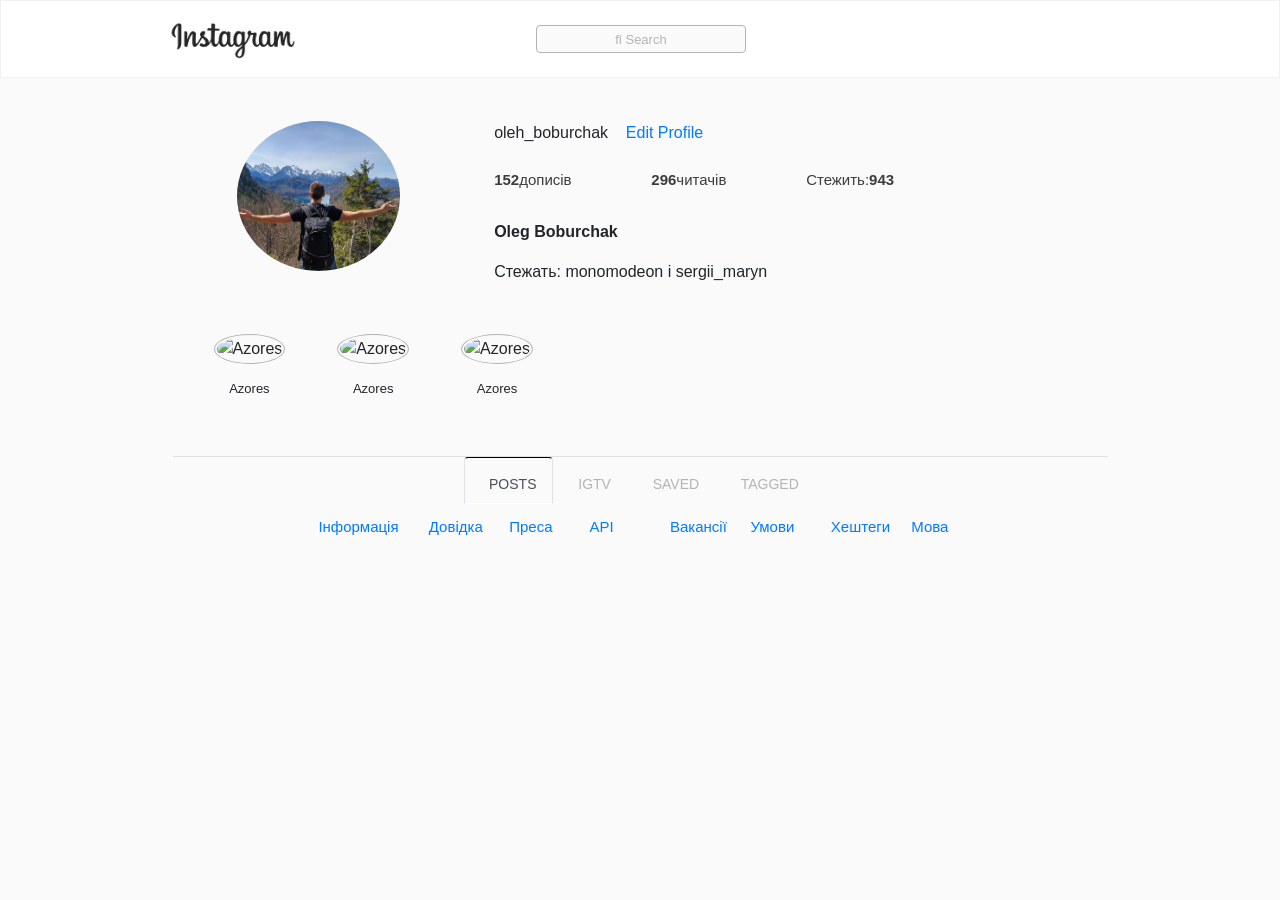
==== commit 6d2f7c5f: "Added a random images to user profile(content substitution)" ====
--- a/index.html
+++ b/index.html
@@ -988,6 +988,13 @@
         </div>
     </div>
 
+
+
+
+
+
+    <!--Підміна контенту-->
+
     <div class="container" id="about-user" style="display: none;">
         <div class="row">
             <div class="col-md-4">
@@ -1069,8 +1076,8 @@
         <!--Tab panes Image-->
         <div class="tab-content">
             <div id="posts" class="container tab-pane active">
-                <div class="row">
-                    <div class="col-md-4 image">
+                <div class="row containerRandomImages1">
+                    <!--   <div class="col-md-4 image">
                         <a target="_self" href="https://instagram.flwo4-1.fna.fbcdn.net/v/t51.2885-15/sh0.08/e35/s640x640/87328963_2580881285372081_3601514295540460806_n.jpg?_nc_ht=instagram.flwo4-1.fna.fbcdn.net&_nc_cat=105&_nc_ohc=jQ5LH8ZcDtcAX_jFyKt&oh=6d8cb1cd4f1ff2d1344bbdbb54f8b33b&oe=5ED89310">
                             <div class="icon-top-right">
                                 <i class="fas fa-square"></i>
@@ -1279,7 +1286,7 @@
                                 </div>
                             </div>
                         </a>
-                    </div>
+                    </div> -->
                 </div>
             </div>
 
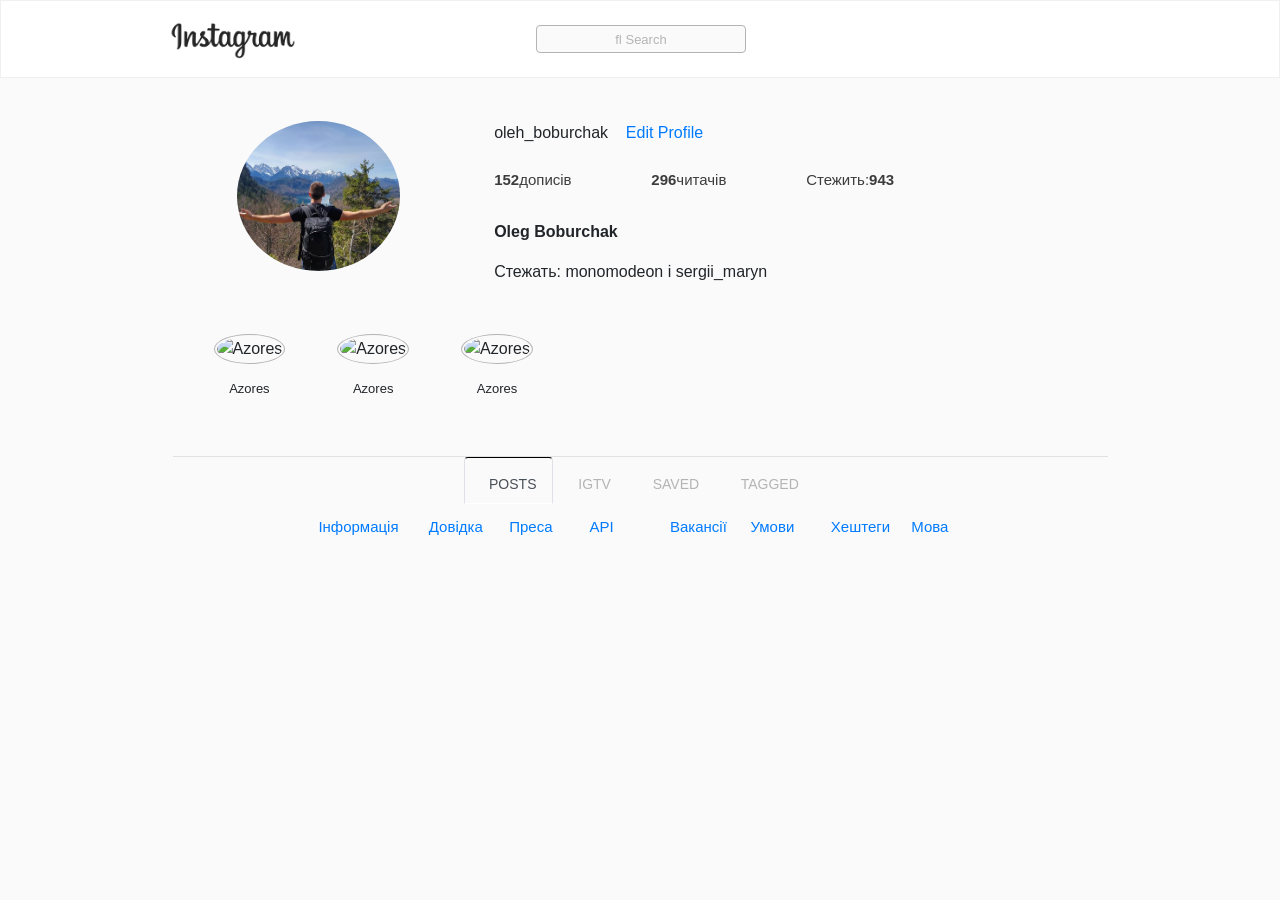
==== commit 012e0d8d: "Inserting random users into box which appears after click on heart in the header" ====
--- a/index.html
+++ b/index.html
@@ -32,7 +32,7 @@
 
                     <div id="box">
 
-                        <a href="#">
+                        <!-- <a href="#">
                             <div class="main-box">
                                 <div class="follow-like">
                                     <div class="follower-photo">
@@ -217,7 +217,7 @@
                                 </div>
                             </div>
                         </a>
-                        <hr class="line-box">
+                        <hr class="line-box"> -->
 
 
                     </div>
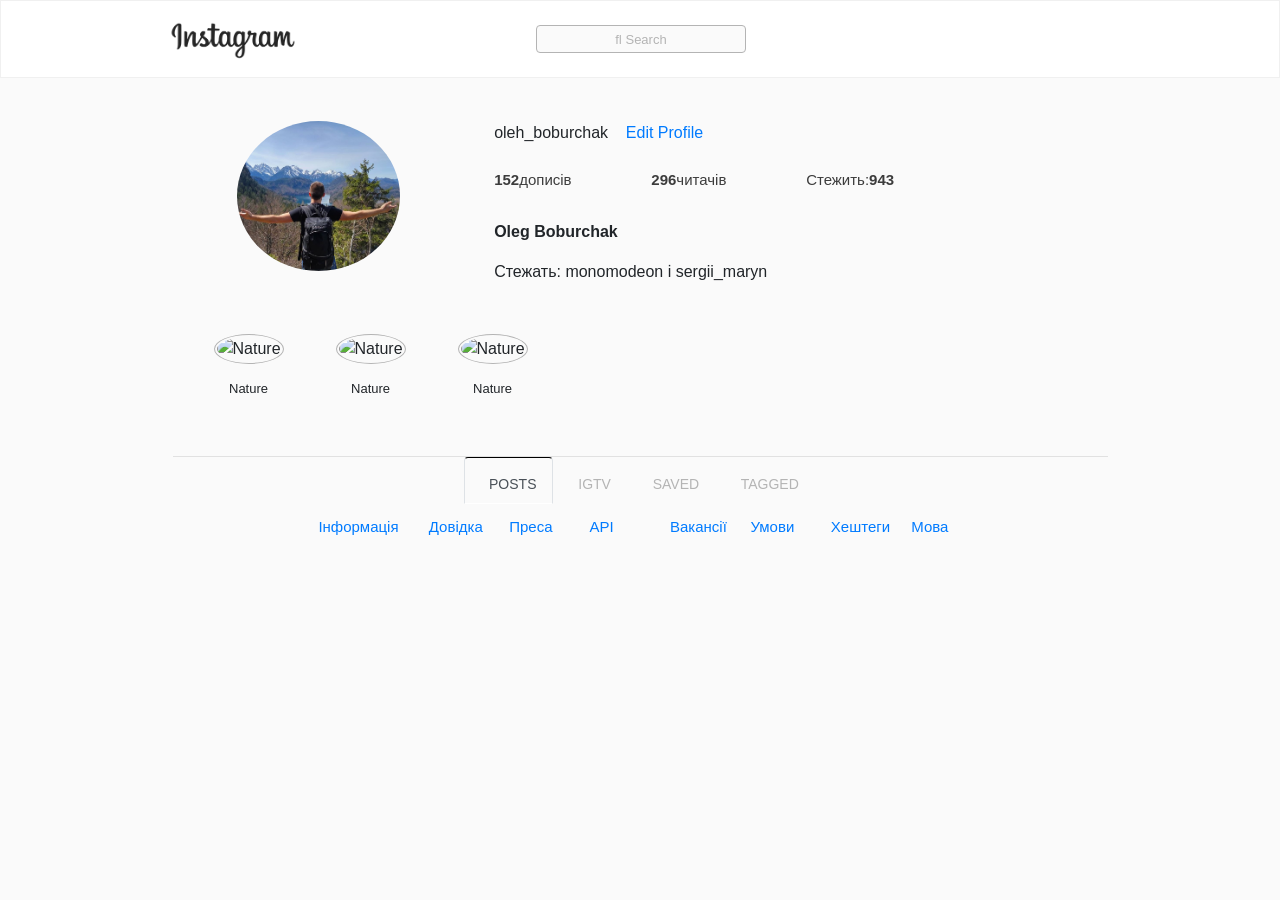
==== commit 6e38e6ab: "added images and names of random users in the sidebar" ====
--- a/index.html
+++ b/index.html
@@ -346,33 +346,30 @@
             <div class="stories__column">
                 <div class="stories__story">
                     <div class="story__image">
-                        <img src="https://instagram.flwo4-1.fna.fbcdn.net/v/t51.2885-15/sh0.08/e35/s640x640/87328963_2580881285372081_3601514295540460806_n.jpg?_nc_ht=instagram.flwo4-1.fna.fbcdn.net&_nc_cat=105&_nc_ohc=lq1iN0klXWIAX847tP6&oh=c3654c16f9b7f1d4c274357fdd828068&oe=5ED89310"
-                            class="rounded-circle" alt="Azores">
+                        <img src="https://picsum.photos/id/1015/200" class="rounded-circle" alt="Nature">
                     </div>
                     <div class="story__text">
-                        <p>Azores</p>
+                        <p>Nature</p>
                     </div>
                 </div>
             </div>
             <div class="stories__column">
                 <div class="stories__story">
                     <div class="story__image">
-                        <img src="https://instagram.flwo4-1.fna.fbcdn.net/v/t51.2885-15/sh0.08/e35/s640x640/87328963_2580881285372081_3601514295540460806_n.jpg?_nc_ht=instagram.flwo4-1.fna.fbcdn.net&_nc_cat=105&_nc_ohc=lq1iN0klXWIAX847tP6&oh=c3654c16f9b7f1d4c274357fdd828068&oe=5ED89310"
-                            class="rounded-circle" alt="Azores">
+                        <img src="https://picsum.photos/id/1018/200" class="rounded-circle" alt="Nature">
                     </div>
                     <div class="story__text">
-                        <p>Azores</p>
+                        <p>Nature</p>
                     </div>
                 </div>
             </div>
             <div class="stories__column">
                 <div class="stories__story">
                     <div class="story__image">
-                        <img src="https://instagram.flwo4-1.fna.fbcdn.net/v/t51.2885-15/sh0.08/e35/s640x640/87328963_2580881285372081_3601514295540460806_n.jpg?_nc_ht=instagram.flwo4-1.fna.fbcdn.net&_nc_cat=105&_nc_ohc=lq1iN0klXWIAX847tP6&oh=c3654c16f9b7f1d4c274357fdd828068&oe=5ED89310"
-                            class="rounded-circle" alt="Azores">
+                        <img src="https://picsum.photos/id/1044/200" class="rounded-circle" alt="Nature">
                     </div>
                     <div class="story__text">
-                        <p>Azores</p>
+                        <p>Nature</p>
                     </div>
                 </div>
             </div>
@@ -773,8 +770,8 @@
 
                         <div class="media p-2">
                             <a href="#">
-                                <img src="https://instagram.flwo4-2.fna.fbcdn.net/v/t51.2885-19/s150x150/18298941_305401489890445_6213767570693029888_a.jpg?_nc_ht=instagram.flwo4-2.fna.fbcdn.net&_nc_ohc=pMa3n3H5528AX_UwwYG&oh=24506bbf95822040a1401906b6d8f125&oe=5EE56203" alt="Oleh"
-                                    class="mr-1 mt-1 rounded-circle" style="width:40px;">
+                                <img src="https://upload.wikimedia.org/wikipedia/uk/thumb/3/37/%D0%9B%D0%BE%D0%B3%D0%BE%D1%82%D0%B8%D0%BF_%D0%B2%D0%B8%D0%B4%D0%B0%D0%B2%D0%BD%D0%B8%D1%86%D1%82%D0%B2%D0%B0_%D0%9D%D0%B0%D1%88_%D0%A4%D0%BE%D1%80%D0%BC%D0%B0%D1%82.svg/1200px-%D0%9B%D0%BE%D0%B3%D0%BE%D1%82%D0%B8%D0%BF_%D0%B2%D0%B8%D0%B4%D0%B0%D0%B2%D0%BD%D0%B8%D1%86%D1%82%D0%B2%D0%B0_%D0%9D%D0%B0%D1%88_%D0%A4%D0%BE%D1%80%D0%BC%D0%B0%D1%82.svg.png"
+                                    alt="Oleh" class="mr-1 mt-1 rounded-circle" style="width:40px;">
                             </a>
                             <div class="media-body p-2">
                                 <h6> <a href="#">nashformat.ua</a></h6>
@@ -809,8 +806,7 @@
                     </div>
 
                     <div class="news">
-                        <img src="https://instagram.flwo4-1.fna.fbcdn.net/v/t51.2885-15/sh0.08/e35/s640x640/97305858_127507042253421_3319169819831416325_n.jpg?_nc_ht=instagram.flwo4-1.fna.fbcdn.net&_nc_cat=109&_nc_ohc=P0JD7_okEA0AX9V6w2k&oh=7b173944120a797321ae005fd94bacd6&oe=5EE75AFA"
-                            alt="">
+                        <img src="https://images.izi.ua/26118498" alt="">
                     </div>
 
 
@@ -888,6 +884,23 @@
 
                 <div class="recommendations">
 
+                    <!--       <div class="sidebar-content">
+                        <div class="media p-1">
+                            <a href="#">
+                                <img src="https://instagram.flwo4-2.fna.fbcdn.net/v/t51.2885-19/s150x150/82396494_451094312235235_5274496443971796992_n.jpg?_nc_ht=instagram.flwo4-2.fna.fbcdn.net&_nc_ohc=DsUYV_hMpHoAX91-AHN&oh=a0ea8beb6e3d573a95c7fce2e8bd3ebb&oe=5EE5FF63" alt="Oleh"
+                                    class="mr-3 rounded-circle" style="width:35px;">
+                            </a>
+                            <div class="media-body">
+                                <p><a href="#">psarukli</a><br><small>Стежить за вами</small></p>
+                            </div>
+                        </div>
+                        <a href="#">
+                            <div class="follow">
+                                <p>Стежити</p>
+                            </div>
+                        </a>
+                    </div>
+
                     <div class="sidebar-content">
                         <div class="media p-1">
                             <a href="#">
@@ -954,24 +967,7 @@
                                 <p>Стежити</p>
                             </div>
                         </a>
-                    </div>
-
-                    <div class="sidebar-content">
-                        <div class="media p-1">
-                            <a href="#">
-                                <img src="https://instagram.flwo4-2.fna.fbcdn.net/v/t51.2885-19/s150x150/82396494_451094312235235_5274496443971796992_n.jpg?_nc_ht=instagram.flwo4-2.fna.fbcdn.net&_nc_ohc=DsUYV_hMpHoAX91-AHN&oh=a0ea8beb6e3d573a95c7fce2e8bd3ebb&oe=5EE5FF63" alt="Oleh"
-                                    class="mr-3 rounded-circle" style="width:35px;">
-                            </a>
-                            <div class="media-body">
-                                <p><a href="#">psarukli</a><br><small>Стежить за вами</small></p>
-                            </div>
-                        </div>
-                        <a href="#">
-                            <div class="follow">
-                                <p>Стежити</p>
-                            </div>
-                        </a>
-                    </div>
+                    </div> -->
 
 
 
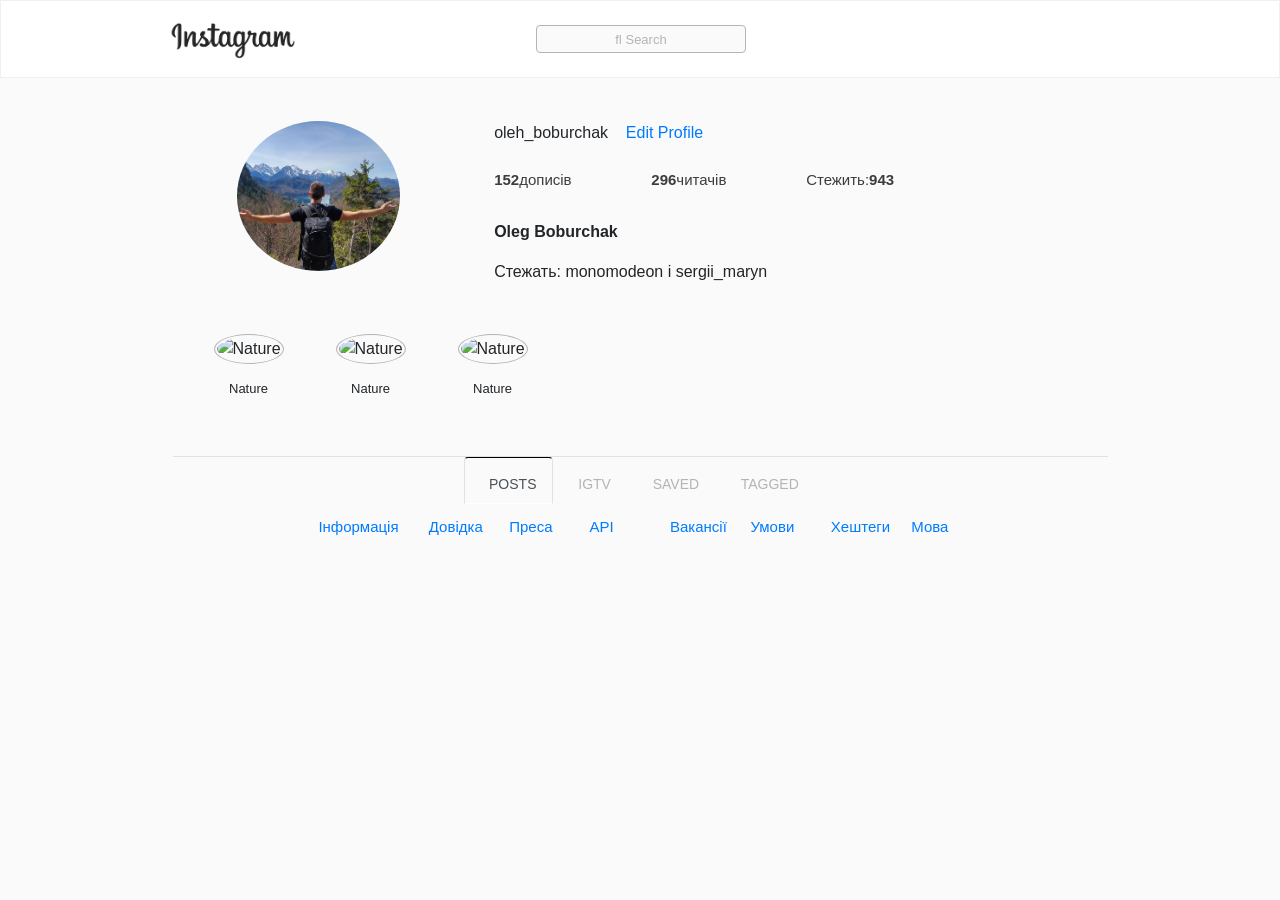
==== commit d11c04f2: "Little changes" ====
--- a/index.html
+++ b/index.html
@@ -675,86 +675,79 @@
             <div class="col-md-8">
                 <div class="friend-stories">
 
-                    <a href="https://instagram.flwo4-2.fna.fbcdn.net/v/t51.2885-15/e35/96007155_3527514163944672_7613878478212750170_n.jpg?_nc_ht=instagram.flwo4-2.fna.fbcdn.net&_nc_cat=100&_nc_ohc=vXXGcE5pQtoAX8Igvg7&oh=2cbc0113c209b2b0143c04f3c295a775&oe=5EDF8731">
+                    <a href="https://picsum.photos/id/1045/700">
                         <div class="stories-col">
                             <div class="image-story">
-                                <img src="https://instagram.flwo4-2.fna.fbcdn.net/v/t51.2885-15/sh0.08/e35/s750x750/96007155_3527514163944672_7613878478212750170_n.jpg?_nc_ht=instagram.flwo4-2.fna.fbcdn.net&_nc_cat=100&_nc_ohc=vXXGcE5pQtoAX8Igvg7&oh=52ed4c888ed5d7d72ab6f647cbaac295&oe=5EDF144F"
-                                    class="rounded-circle" alt="story">
+                                <img src="https://picsum.photos/id/1045/700" class="rounded-circle" alt="story">
                             </div>
                             <div class="user-name">
-                                <p>fraza.eng</p>
+                                <p>friend's story</p>
                             </div>
                         </div>
                     </a>
 
-                    <a href="#">
+                    <a href="https://picsum.photos/id/104/700">
                         <div class="stories-col">
                             <div class="image-story">
-                                <img src="https://instagram.flwo4-2.fna.fbcdn.net/v/t51.2885-15/sh0.08/e35/s750x750/96007155_3527514163944672_7613878478212750170_n.jpg?_nc_ht=instagram.flwo4-2.fna.fbcdn.net&_nc_cat=100&_nc_ohc=vXXGcE5pQtoAX8Igvg7&oh=52ed4c888ed5d7d72ab6f647cbaac295&oe=5EDF144F"
-                                    class="rounded-circle" alt="story">
+                                <img src="https://picsum.photos/id/104/700" class="rounded-circle" alt="story">
                             </div>
                             <div class="user-name">
-                                <p>fraza.eng</p>
+                                <p>friend's story</p>
                             </div>
                         </div>
                     </a>
 
-                    <a href="#">
+                    <a href="https://picsum.photos/id/1035/700">
                         <div class="stories-col">
                             <div class="image-story">
-                                <img src="https://instagram.flwo4-2.fna.fbcdn.net/v/t51.2885-15/sh0.08/e35/s750x750/96007155_3527514163944672_7613878478212750170_n.jpg?_nc_ht=instagram.flwo4-2.fna.fbcdn.net&_nc_cat=100&_nc_ohc=vXXGcE5pQtoAX8Igvg7&oh=52ed4c888ed5d7d72ab6f647cbaac295&oe=5EDF144F"
-                                    class="rounded-circle" alt="story">
+                                <img src="https://picsum.photos/id/1035/700" class="rounded-circle" alt="story">
                             </div>
                             <div class="user-name">
-                                <p>fraza.eng</p>
+                                <p>friend's story</p>
                             </div>
                         </div>
                     </a>
 
-                    <a href="#">
+                    <a href="https://picsum.photos/id/1029/700">
                         <div class="stories-col">
                             <div class="image-story">
-                                <img src="https://instagram.flwo4-2.fna.fbcdn.net/v/t51.2885-15/sh0.08/e35/s750x750/96007155_3527514163944672_7613878478212750170_n.jpg?_nc_ht=instagram.flwo4-2.fna.fbcdn.net&_nc_cat=100&_nc_ohc=vXXGcE5pQtoAX8Igvg7&oh=52ed4c888ed5d7d72ab6f647cbaac295&oe=5EDF144F"
-                                    class="rounded-circle" alt="story">
+                                <img src="https://picsum.photos/id/1029/700" class="rounded-circle" alt="story">
                             </div>
                             <div class="user-name">
-                                <p>fraza.eng</p>
+                                <p>friend's story</p>
                             </div>
                         </div>
                     </a>
 
-                    <a href="#">
+                    <a href="https://picsum.photos/id/103/700">
                         <div class="stories-col">
                             <div class="image-story">
-                                <img src="https://instagram.flwo4-2.fna.fbcdn.net/v/t51.2885-15/sh0.08/e35/s750x750/96007155_3527514163944672_7613878478212750170_n.jpg?_nc_ht=instagram.flwo4-2.fna.fbcdn.net&_nc_cat=100&_nc_ohc=vXXGcE5pQtoAX8Igvg7&oh=52ed4c888ed5d7d72ab6f647cbaac295&oe=5EDF144F"
-                                    class="rounded-circle" alt="story">
+                                <img src="https://picsum.photos/id/103/700" class="rounded-circle" alt="story">
                             </div>
                             <div class="user-name">
-                                <p>fraza.eng</p>
+                                <p>friend's story</p>
                             </div>
                         </div>
                     </a>
 
-                    <a href="#">
+                    <a href="https://picsum.photos/id/1027/700">
                         <div class="stories-col">
                             <div class="image-story">
-                                <img src="https://instagram.flwo4-2.fna.fbcdn.net/v/t51.2885-15/sh0.08/e35/s750x750/96007155_3527514163944672_7613878478212750170_n.jpg?_nc_ht=instagram.flwo4-2.fna.fbcdn.net&_nc_cat=100&_nc_ohc=vXXGcE5pQtoAX8Igvg7&oh=52ed4c888ed5d7d72ab6f647cbaac295&oe=5EDF144F"
-                                    class="rounded-circle" alt="story">
+                                <img src="https://picsum.photos/id/1027/700" class="rounded-circle" alt="story">
                             </div>
                             <div class="user-name">
-                                <p>fraza.eng</p>
+                                <p>friend's story</p>
                             </div>
                         </div>
                     </a>
 
-                    <a href="#">
+                    <a href="https://picsum.photos/id/117/700">
                         <div class="stories-col">
                             <div class="image-story">
-                                <img src="https://instagram.flwo4-2.fna.fbcdn.net/v/t51.2885-15/sh0.08/e35/s750x750/96007155_3527514163944672_7613878478212750170_n.jpg?_nc_ht=instagram.flwo4-2.fna.fbcdn.net&_nc_cat=100&_nc_ohc=vXXGcE5pQtoAX8Igvg7&oh=52ed4c888ed5d7d72ab6f647cbaac295&oe=5EDF144F"
-                                    class="rounded-circle" alt="story">
+                                <img src="https://picsum.photos/id/117/700" class="rounded-circle" alt="story">
                             </div>
                             <div class="user-name">
-                                <p>fraza.eng</p>
+                                <p>friend's story</p>
                             </div>
                         </div>
                     </a>
@@ -1018,33 +1011,30 @@
             <div class="stories__column">
                 <div class="stories__story">
                     <div class="story__image">
-                        <img src="https://instagram.flwo4-1.fna.fbcdn.net/v/t51.2885-15/sh0.08/e35/s640x640/87328963_2580881285372081_3601514295540460806_n.jpg?_nc_ht=instagram.flwo4-1.fna.fbcdn.net&_nc_cat=105&_nc_ohc=lq1iN0klXWIAX847tP6&oh=c3654c16f9b7f1d4c274357fdd828068&oe=5ED89310"
-                            class="rounded-circle" alt="Azores">
+                        <img src="https://picsum.photos/id/1015/200" class="rounded-circle" alt="Azores">
                     </div>
                     <div class="story__text">
-                        <p>Azores</p>
+                        <p>Nature</p>
                     </div>
                 </div>
             </div>
             <div class="stories__column">
                 <div class="stories__story">
                     <div class="story__image">
-                        <img src="https://instagram.flwo4-1.fna.fbcdn.net/v/t51.2885-15/sh0.08/e35/s640x640/87328963_2580881285372081_3601514295540460806_n.jpg?_nc_ht=instagram.flwo4-1.fna.fbcdn.net&_nc_cat=105&_nc_ohc=lq1iN0klXWIAX847tP6&oh=c3654c16f9b7f1d4c274357fdd828068&oe=5ED89310"
-                            class="rounded-circle" alt="Azores">
+                        <img src="https://picsum.photos/id/1018/200" class="rounded-circle" alt="Azores">
                     </div>
                     <div class="story__text">
-                        <p>Azores</p>
+                        <p>Nature</p>
                     </div>
                 </div>
             </div>
             <div class="stories__column">
                 <div class="stories__story">
                     <div class="story__image">
-                        <img src="https://instagram.flwo4-1.fna.fbcdn.net/v/t51.2885-15/sh0.08/e35/s640x640/87328963_2580881285372081_3601514295540460806_n.jpg?_nc_ht=instagram.flwo4-1.fna.fbcdn.net&_nc_cat=105&_nc_ohc=lq1iN0klXWIAX847tP6&oh=c3654c16f9b7f1d4c274357fdd828068&oe=5ED89310"
-                            class="rounded-circle" alt="Azores">
+                        <img src="https://picsum.photos/id/1044/200" class="rounded-circle" alt="Azores">
                     </div>
                     <div class="story__text">
-                        <p>Azores</p>
+                        <p>Nature</p>
                     </div>
                 </div>
             </div>
